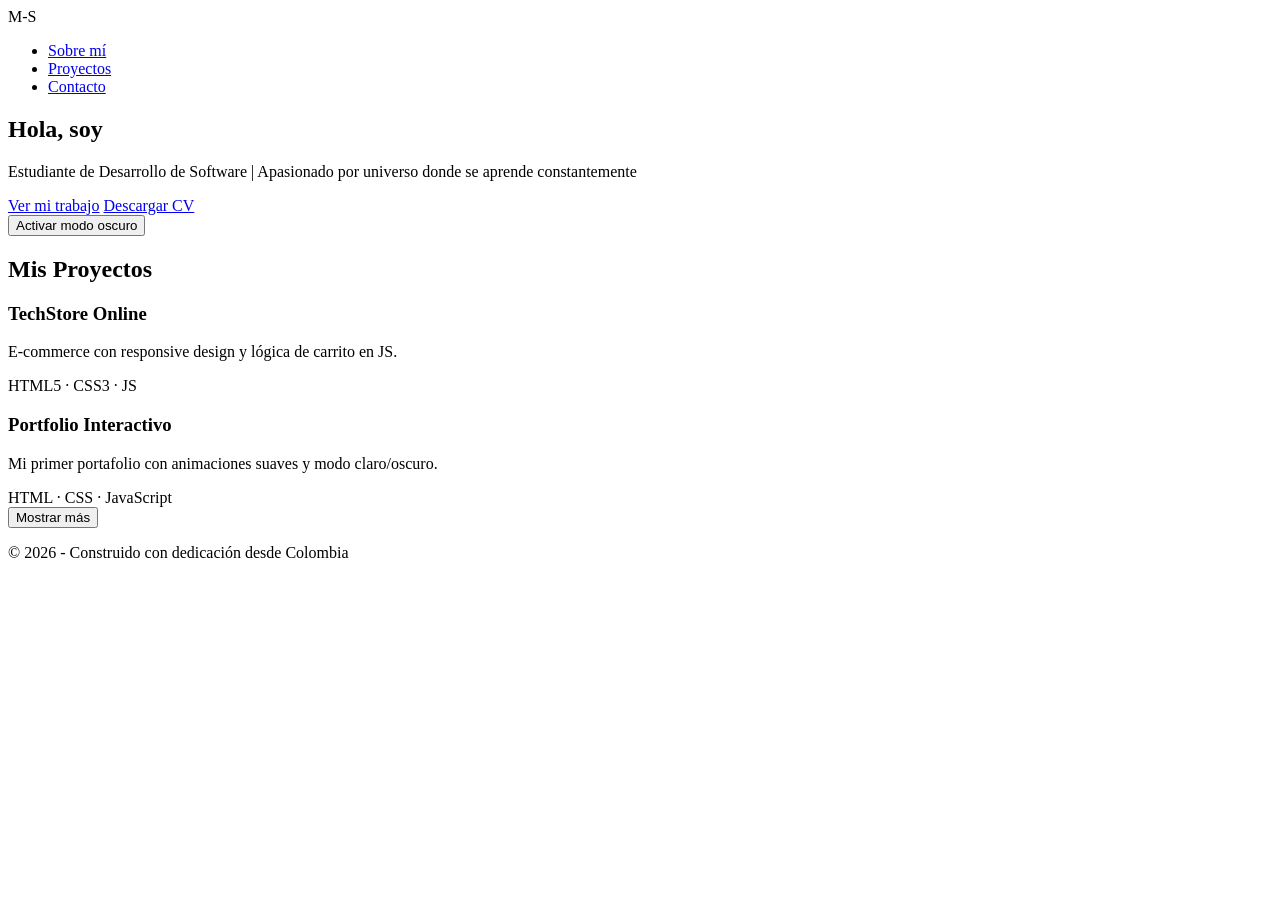
==== index.html @ eec556ac "feat: estructura HTML semántica del portafolio" ====
<!DOCTYPE html>
<html lang="es">
<head>
    <meta charset="UTF-8">
    <meta name="viewport" content="width=device-width, initial-scale=1.0">
    <title>Joseluis Gutierrez Machado| Desarrollador Software</title>
    <link rel="stylesheet" href="css/styles.css">
    <link href="https://fonts.googleapis.com/css2?family=Inter:wght@300;400;700&display=swap" rel="stylesheet">
</head>
<body>

    <header>
        <nav class="navbar">
            <div class="logo">M-S</div>
            <ul class="nav-links">
                <li><a href="#sobre-mi">Sobre mí</a></li>
                <li><a href="#proyectos">Proyectos</a></li>
                <li><a href="#contacto">Contacto</a></li>
            </ul>
        </nav>
    </header>

    <main>
        <section id="hero">
            <h1>Hola, soy <span class="highlight"><div Joseluis Gutierrez Machado=""></div></span></h1>
            <p>Estudiante de Desarrollo de Software | Apasionado por universo donde se aprende constantemente</p>
            <div class="cta-buttons">
                <a href="#proyectos" class="btn-primary">Ver mi trabajo</a>
                <a href="assets/cv.pdf" class="btn-secondary" download>Descargar CV</a>
            </div>
            <button id="toggle-theme" class="btn-tertiary" type="button">Activar modo oscuro</button>
        </section>

        <section id="proyectos">
            <h2>Mis Proyectos</h2>
            <div class="projects-grid">
                <article class="project-card">
                    <h3>TechStore Online</h3>
                    <p>E-commerce con responsive design y lógica de carrito en JS.</p>
                    <span class="tech-stack">HTML5 · CSS3 · JS</span>
                </article>
                <article class="project-card project-hidden hidden">
                    <h3>Portfolio Interactivo</h3>
                    <p>Mi primer portafolio con animaciones suaves y modo claro/oscuro.</p>
                    <span class="mi primer portafolio">HTML · CSS · JavaScript</span>
                </article>
            </div>
            <button id="more-projects" class="btn-secondary" type="button">Mostrar más</button>
        </section>
    </main>

    <footer>
        <p>&copy; 2026 - Construido con dedicación desde Colombia</p>
    </footer>

    <script src="js/main.js"></script>
</body>
</html>
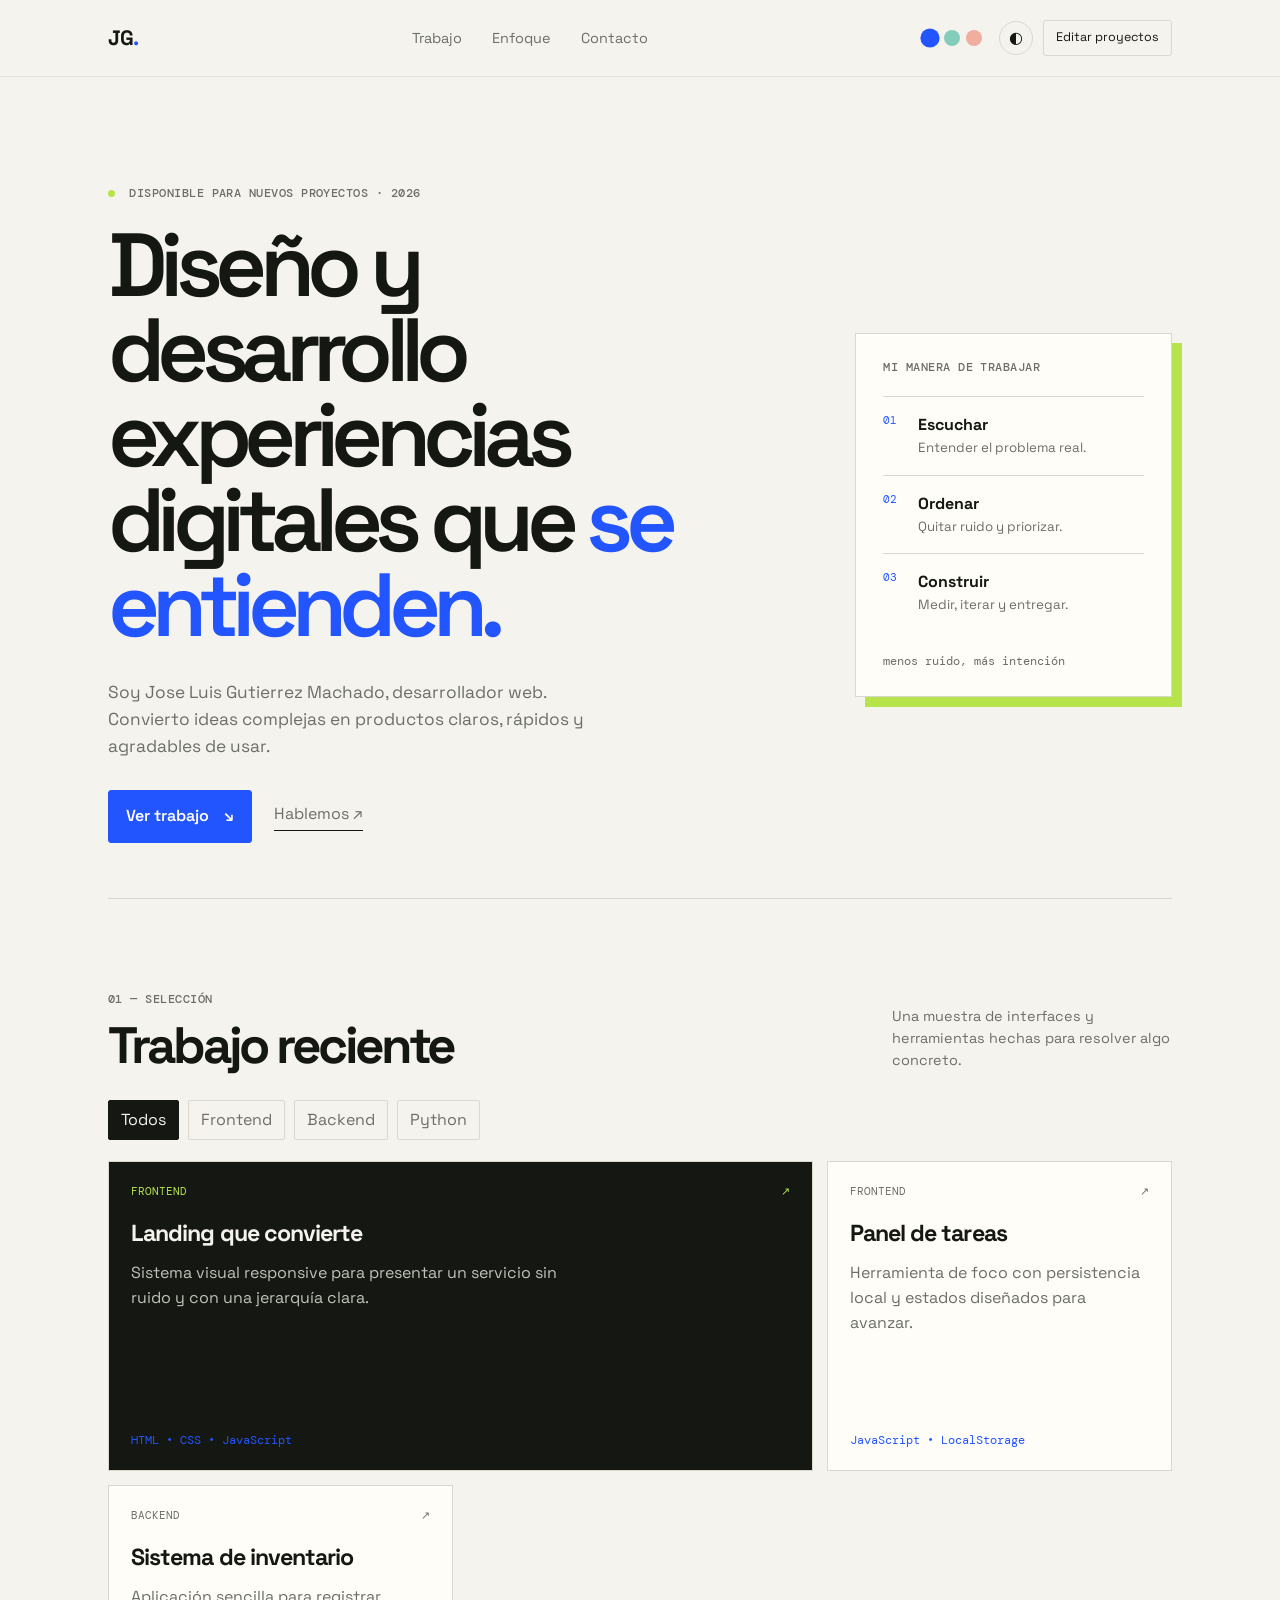
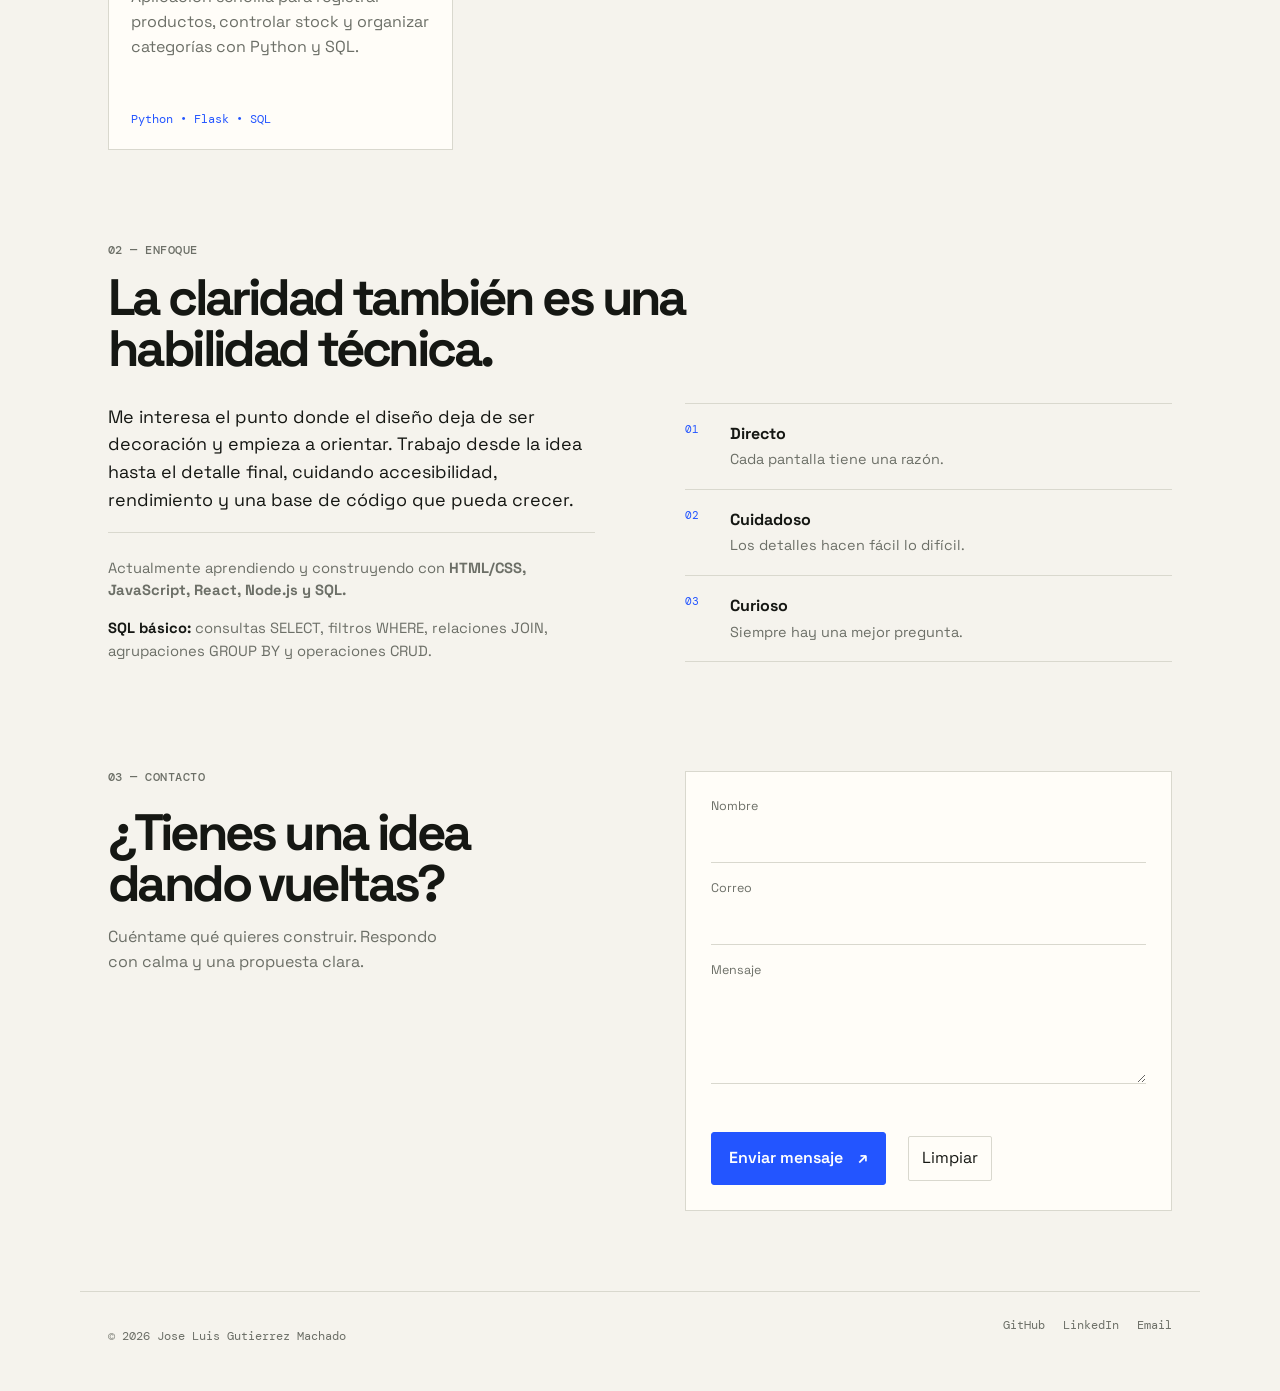
==== commit a6083aa5: "feat: añadir sistema de inventario con Flask y SQL" ====
--- a/index.html
+++ b/index.html
@@ -2,57 +2,44 @@
 <html lang="es">
 <head>
     <meta charset="UTF-8">
-    <meta name="viewport" content="width=device-width, initial-scale=1.0">
-    <title>Joseluis Gutierrez Machado| Desarrollador Software</title>
+    <meta name="viewport" content="width=device-width, initial-scale=1">
+    <title>Jose Luis Gutierrez Machado | Desarrollo web con intención</title>
+    <meta name="description" content="Portafolio de Jose Luis Gutierrez Machado, desarrollador web enfocado en productos digitales claros, rápidos y útiles.">
+    <link rel="preconnect" href="https://fonts.googleapis.com">
+    <link rel="preconnect" href="https://fonts.gstatic.com" crossorigin>
+    <link href="https://fonts.googleapis.com/css2?family=DM+Mono:wght@400;500&family=Space+Grotesk:wght@400;500;600;700&display=swap" rel="stylesheet">
     <link rel="stylesheet" href="css/styles.css">
-    <link href="https://fonts.googleapis.com/css2?family=Inter:wght@300;400;700&display=swap" rel="stylesheet">
 </head>
 <body>
-
     <header>
-        <nav class="navbar">
-            <div class="logo">M-S</div>
-            <ul class="nav-links">
-                <li><a href="#sobre-mi">Sobre mí</a></li>
-                <li><a href="#proyectos">Proyectos</a></li>
-                <li><a href="#contacto">Contacto</a></li>
-            </ul>
-        </nav>
+        <div class="navbar">
+            <a class="logo" href="#hero" aria-label="Ir al inicio">JG<span>.</span></a>
+            <nav aria-label="Navegación principal">
+                <ul class="nav-links"><li><a href="#proyectos">Trabajo</a></li><li><a href="#sobre-mi">Enfoque</a></li><li><a href="#contacto">Contacto</a></li></ul>
+            </nav>
+            <div class="nav-actions">
+                <div class="theme-picker" aria-label="Cambiar color de acento">
+                    <button class="swatch" data-palette="blue" title="Azul" aria-label="Usar azul" aria-pressed="true" style="--sw:#2355ff;"></button>
+                    <button class="swatch" data-palette="teal" title="Verde" aria-label="Usar verde" aria-pressed="false" style="--sw:#13a889;"></button>
+                    <button class="swatch" data-palette="coral" title="Coral" aria-label="Usar coral" aria-pressed="false" style="--sw:#ed674f;"></button>
+                </div>
+                <button id="toggle-theme" class="icon-button" aria-label="Activar modo oscuro" aria-pressed="false">◐</button>
+                <button id="toggle-admin" class="admin-trigger">Editar proyectos</button>
+            </div>
+        </div>
     </header>
-
     <main>
-        <section id="hero">
-            <h1>Hola, soy <span class="highlight"><div Joseluis Gutierrez Machado=""></div></span></h1>
-            <p>Estudiante de Desarrollo de Software | Apasionado por universo donde se aprende constantemente</p>
-            <div class="cta-buttons">
-                <a href="#proyectos" class="btn-primary">Ver mi trabajo</a>
-                <a href="assets/cv.pdf" class="btn-secondary" download>Descargar CV</a>
-            </div>
-            <button id="toggle-theme" class="btn-tertiary" type="button">Activar modo oscuro</button>
+        <section id="hero" class="hero-section">
+            <div class="hero-copy"><p class="eyebrow"><span class="status-dot"></span> Disponible para nuevos proyectos · 2026</p><h1>Diseño y desarrollo experiencias digitales que <em>se entienden.</em></h1><p class="hero-intro">Soy Jose Luis Gutierrez Machado, desarrollador web. Convierto ideas complejas en productos claros, rápidos y agradables de usar.</p><div class="cta-buttons"><a class="btn-primary" href="#proyectos">Ver trabajo <span>↘</span></a><a class="text-link" href="#contacto">Hablemos <span>↗</span></a></div></div>
+            <aside class="hero-note"><p class="note-label">Mi manera de trabajar</p><ol><li><span>01</span><strong>Escuchar</strong><small>Entender el problema real.</small></li><li><span>02</span><strong>Ordenar</strong><small>Quitar ruido y priorizar.</small></li><li><span>03</span><strong>Construir</strong><small>Medir, iterar y entregar.</small></li></ol><p class="note-signature">menos ruido, más intención</p></aside>
         </section>
-
-        <section id="proyectos">
-            <h2>Mis Proyectos</h2>
-            <div class="projects-grid">
-                <article class="project-card">
-                    <h3>TechStore Online</h3>
-                    <p>E-commerce con responsive design y lógica de carrito en JS.</p>
-                    <span class="tech-stack">HTML5 · CSS3 · JS</span>
-                </article>
-                <article class="project-card project-hidden hidden">
-                    <h3>Portfolio Interactivo</h3>
-                    <p>Mi primer portafolio con animaciones suaves y modo claro/oscuro.</p>
-                    <span class="mi primer portafolio">HTML · CSS · JavaScript</span>
-                </article>
-            </div>
-            <button id="more-projects" class="btn-secondary" type="button">Mostrar más</button>
+        <section id="proyectos"><div class="section-heading"><div><p class="eyebrow">01 — Selección</p><h2>Trabajo reciente</h2></div><p class="section-aside">Una muestra de interfaces y herramientas hechas para resolver algo concreto.</p></div><div class="project-filters" role="tablist" aria-label="Filtrar proyectos por categoría"><button class="filter-btn active" data-filter="all">Todos</button><button class="filter-btn" data-filter="frontend">Frontend</button><button class="filter-btn" data-filter="backend">Backend</button><button class="filter-btn" data-filter="python">Python</button></div><div class="projects-grid" id="projects-grid" aria-live="polite"></div>
+            <aside id="admin-panel" class="contact-card hidden" aria-hidden="true"><h3>Gestor de proyectos <small>demo local</small></h3><form id="admin-form"><input type="hidden" id="project-id"><label>Título<input id="project-title" required maxlength="80"></label><label>Descripción<textarea id="project-desc" rows="3" required maxlength="300"></textarea></label><label>Categorías<input id="project-cats" placeholder="frontend, javascript"></label><label>Tecnologías<input id="project-tech" placeholder="HTML, CSS, JS"></label><div class="form-actions"><button type="submit" class="btn-primary">Guardar</button><button type="button" id="admin-cancel" class="btn-ghost">Cancelar</button></div></form></aside>
         </section>
+        <section id="sobre-mi"><div class="section-heading"><div><p class="eyebrow">02 — Enfoque</p><h2>La claridad también es una habilidad técnica.</h2></div></div><div class="about-grid"><div class="about-copy"><p>Me interesa el punto donde el diseño deja de ser decoración y empieza a orientar. Trabajo desde la idea hasta el detalle final, cuidando accesibilidad, rendimiento y una base de código que pueda crecer.</p><p class="availability">Actualmente aprendiendo y construyendo con <strong>HTML/CSS, JavaScript, React, Node.js y SQL.</strong></p><p class="sql-note"><strong>SQL básico:</strong> consultas SELECT, filtros WHERE, relaciones JOIN, agrupaciones GROUP BY y operaciones CRUD.</p></div><aside class="principles"><div><span>01</span><strong>Directo</strong><p>Cada pantalla tiene una razón.</p></div><div><span>02</span><strong>Cuidadoso</strong><p>Los detalles hacen fácil lo difícil.</p></div><div><span>03</span><strong>Curioso</strong><p>Siempre hay una mejor pregunta.</p></div></aside></div></section>
+        <section id="contacto"><div class="contact-intro"><p class="eyebrow">03 — Contacto</p><h2>¿Tienes una idea dando vueltas?</h2><p>Cuéntame qué quieres construir. Respondo con calma y una propuesta clara.</p></div><div class="contact-card"><form id="contact-form" novalidate><label>Nombre<input type="text" id="contact-name" name="name" required minlength="2"></label><label>Correo<input type="email" id="contact-email" name="email" required></label><label>Mensaje<textarea id="contact-message" name="message" rows="4" required minlength="10"></textarea></label><div id="contact-errors" aria-live="assertive"></div><div class="form-actions"><button type="submit" class="btn-primary">Enviar mensaje <span>↗</span></button><button type="reset" class="btn-ghost">Limpiar</button></div></form></div></section>
     </main>
-
-    <footer>
-        <p>&copy; 2026 - Construido con dedicación desde Colombia</p>
-    </footer>
-
+    <footer><p>© 2026 Jose Luis Gutierrez Machado</p><div><a href="https://github.com/joseluisgutierrezestudiante/POO-actividad-perro.git" target="_blank" rel="noopener">GitHub</a><a href="https://www.linkedin.com/in/jose-luis-guti%C3%A9rrez-machado-391619217/" target="_blank" rel="noopener">LinkedIn</a><a href="mailto:joseluismachado09@gmail.com">Email</a></div></footer>
     <script src="js/main.js"></script>
 </body>
-</html>+</html>
--- a/css/styles.css
+++ b/css/styles.css
@@ -0,0 +1,63 @@
+:root {
+    color-scheme: light;
+    --bg: #f5f3ed;
+    --surface: #fffdf8;
+    --ink: #151713;
+    --muted: #6c6f67;
+    --line: #d9d8ce;
+    --primary: #2355ff;
+    --primary-soft: #e4e9ff;
+    --accent: #b7e34b;
+    --max-width: 1120px;
+    --ease: 220ms ease;
+}
+
+* { box-sizing: border-box; }
+html { scroll-behavior: smooth; }
+body { margin: 0; background: var(--bg); color: var(--ink); font: 16px/1.55 'Space Grotesk', sans-serif; }
+body.dark-theme { --bg: #151713; --surface: #20231e; --ink: #f5f3ed; --muted: #a6aa9e; --line: #3a3e34; --primary-soft: #263466; color-scheme: dark; }
+a { color: inherit; text-decoration: none; }
+button, input, textarea { font: inherit; }
+button, a { -webkit-tap-highlight-color: transparent; }
+header { position: sticky; top: 0; z-index: 10; background: color-mix(in srgb, var(--bg) 88%, transparent); backdrop-filter: blur(14px); border-bottom: 1px solid color-mix(in srgb, var(--line) 65%, transparent); }
+.navbar { max-width: var(--max-width); min-height: 76px; padding: 0 28px; margin: auto; display: flex; align-items: center; justify-content: space-between; gap: 28px; }
+.logo { font-size: 1.3rem; font-weight: 700; letter-spacing: -.06em; }
+.logo span, em { color: var(--primary); font-style: normal; }
+.nav-links { display: flex; gap: 30px; list-style: none; margin: 0; padding: 0; font-size: .9rem; }
+.nav-links a, .text-link { color: var(--muted); transition: color var(--ease); }
+.nav-links a:hover, .text-link:hover { color: var(--ink); }
+.nav-actions { display: flex; align-items: center; gap: 10px; }
+.theme-picker { display: flex; gap: 6px; margin-right: 7px; }
+.swatch { width: 16px; height: 16px; border: 0; border-radius: 50%; padding: 0; background: var(--sw); cursor: pointer; opacity: .5; transition: opacity var(--ease), transform var(--ease); }
+.swatch[aria-pressed="true"], .swatch:hover { opacity: 1; transform: scale(1.2); }
+.icon-button, .admin-trigger, .btn-ghost { border: 1px solid var(--line); background: transparent; color: var(--ink); cursor: pointer; }
+.icon-button { width: 34px; height: 34px; border-radius: 50%; }
+.admin-trigger { padding: 7px 12px; border-radius: 3px; font-size: .78rem; }
+main { max-width: var(--max-width); margin: auto; padding: 34px 28px 80px; }
+section { padding: 94px 0 0; opacity: 0; transform: translateY(16px); transition: opacity 500ms ease, transform 500ms ease; }
+section.visible { opacity: 1; transform: none; }
+.hero-section { min-height: 610px; padding: 76px 0 55px; display: grid; grid-template-columns: minmax(0, 1.35fr) minmax(280px, .65fr); align-items: center; gap: 90px; border-bottom: 1px solid var(--line); }
+.eyebrow, .note-label { margin: 0 0 22px; color: var(--muted); font: 500 .72rem/1.2 'DM Mono', monospace; letter-spacing: .04em; text-transform: uppercase; }
+.status-dot { display: inline-block; width: 7px; height: 7px; margin-right: 7px; background: var(--accent); border-radius: 50%; }
+h1 { max-width: 760px; margin: 0; font-size: clamp(3.2rem, 7vw, 6.8rem); line-height: .95; letter-spacing: -.085em; font-weight: 600; }
+.hero-intro { max-width: 510px; margin: 31px 0 30px; color: var(--muted); font-size: 1.08rem; }
+.cta-buttons, .form-actions { display: flex; align-items: center; gap: 22px; }
+.btn-primary { display: inline-flex; align-items: center; gap: 15px; padding: 13px 17px; border: 1px solid var(--primary); border-radius: 3px; background: var(--primary); color: #fff; cursor: pointer; font-weight: 600; transition: transform var(--ease), box-shadow var(--ease); }
+.btn-primary:hover { transform: translateY(-3px); box-shadow: 6px 6px 0 var(--accent); }
+.text-link { border-bottom: 1px solid var(--ink); padding-bottom: 3px; }
+.hero-note { padding: 27px; border: 1px solid var(--line); background: var(--surface); box-shadow: 10px 10px 0 var(--accent); }
+.hero-note ol { list-style: none; padding: 0; margin: 0; }
+.hero-note li { display: grid; grid-template-columns: 35px 1fr; padding: 16px 0; border-top: 1px solid var(--line); }
+.hero-note li span, .principles span { color: var(--primary); font: .7rem 'DM Mono', monospace; }
+.hero-note strong, .hero-note small { grid-column: 2; }.hero-note small { color: var(--muted); }.note-signature { margin: 22px 0 0; color: var(--muted); font: .72rem 'DM Mono', monospace; }
+.section-heading { display: flex; align-items: end; justify-content: space-between; gap: 28px; margin-bottom: 28px; }.section-heading h2, .contact-intro h2 { max-width: 650px; margin: 0; font-size: clamp(2.1rem, 4vw, 3.5rem); line-height: 1; letter-spacing: -.07em; }.section-heading .eyebrow { margin-bottom: 14px; }.section-aside { max-width: 280px; margin: 0; color: var(--muted); font-size: .9rem; }
+.project-filters { display: flex; gap: 9px; flex-wrap: wrap; margin-bottom: 21px; }.filter-btn { padding: 7px 12px; border: 1px solid var(--line); border-radius: 2px; background: transparent; color: var(--muted); cursor: pointer; }.filter-btn.active, .filter-btn:hover { background: var(--ink); border-color: var(--ink); color: var(--bg); }
+.projects-grid { display: grid; grid-template-columns: repeat(3, 1fr); gap: 14px; }.project-card { min-height: 265px; padding: 22px; display: flex; flex-direction: column; border: 1px solid var(--line); background: var(--surface); transition: transform var(--ease), border-color var(--ease); }.project-card:hover { transform: translateY(-5px); border-color: var(--primary); }.project-card:first-child { grid-column: span 2; min-height: 310px; background: var(--ink); color: var(--bg); }.project-card h3 { margin: 18px 0 9px; font-size: 1.45rem; letter-spacing: -.04em; }.project-card p { margin: 0; max-width: 460px; color: var(--muted); }.project-card:first-child p { color: #bfc3b8; }.project-meta { display: flex; justify-content: space-between; gap: 8px; color: var(--muted); font: .7rem 'DM Mono', monospace; }.project-card:first-child .project-meta { color: var(--accent); }.tech-stack { margin-top: auto; padding-top: 22px; color: var(--primary); font: .72rem 'DM Mono', monospace; }.card-actions { display: flex; gap: 8px; margin-top: 13px; }.card-actions button { padding: 5px 8px; border: 1px solid currentColor; border-radius: 2px; background: transparent; color: inherit; cursor: pointer; font-size: .72rem; }
+.about-grid { display: grid; grid-template-columns: 1fr 1fr; gap: 90px; align-items: start; }.about-copy { max-width: 560px; font-size: 1.12rem; }.about-copy p { margin-top: 0; }.availability { padding-top: 24px; border-top: 1px solid var(--line); color: var(--muted); font-size: .92rem; }.principles { border-top: 1px solid var(--line); }.principles div { display: grid; grid-template-columns: 45px 1fr; padding: 18px 0; border-bottom: 1px solid var(--line); }.principles p { grid-column: 2; margin: 2px 0 0; color: var(--muted); font-size: .9rem; }
+#contacto { display: grid; grid-template-columns: 1fr 1fr; gap: 90px; }.contact-intro p:last-child { max-width: 330px; color: var(--muted); }.contact-card { padding: 25px; border: 1px solid var(--line); background: var(--surface); }.contact-card form { display: grid; gap: 16px; }.contact-card h3 { margin-top: 0; }.contact-card h3 small { color: var(--muted); font: .7rem 'DM Mono', monospace; }.contact-card label { display: grid; gap: 6px; color: var(--muted); font-size: .78rem; }.contact-card input, .contact-card textarea { width: 100%; padding: 10px 0; border: 0; border-bottom: 1px solid var(--line); outline: 0; background: transparent; color: var(--ink); resize: vertical; }.contact-card input:focus, .contact-card textarea:focus { border-color: var(--primary); }.contact-card #contact-errors { min-height: 1.2em; color: var(--primary); font-size: .82rem; }.btn-ghost { padding: 9px 13px; border-radius: 2px; }.hidden { display: none !important; }
+footer { max-width: var(--max-width); margin: auto; padding: 26px 28px 35px; display: flex; justify-content: space-between; border-top: 1px solid var(--line); color: var(--muted); font: .72rem 'DM Mono', monospace; }footer div { display: flex; gap: 18px; }footer a:hover { color: var(--ink); }
+button:focus-visible, a:focus-visible, input:focus-visible, textarea:focus-visible { outline: 2px solid var(--primary); outline-offset: 4px; }
+@media (max-width: 780px) { .navbar { padding: 0 18px; }.nav-links { display: none; }.admin-trigger { padding: 6px 8px; font-size: .68rem; }main { padding: 20px 18px 55px; }.hero-section { min-height: auto; padding: 65px 0 45px; grid-template-columns: 1fr; gap: 48px; }h1 { font-size: clamp(3rem, 15vw, 5.1rem); }.hero-note { max-width: 450px; }.section-heading, #contacto, .about-grid { grid-template-columns: 1fr; display: grid; gap: 28px; }.section-aside { max-width: 460px; }.projects-grid { grid-template-columns: 1fr 1fr; }.project-card:first-child { grid-column: span 2; }.about-grid { gap: 35px; }footer { padding: 22px 18px 30px; } }
+@media (max-width: 480px) { .theme-picker { display: none; }.projects-grid { grid-template-columns: 1fr; }.project-card:first-child { grid-column: auto; }.cta-buttons { align-items: flex-start; }.contact-card { padding: 20px; } }
+.sql-note { color: var(--muted); font-size: .92rem; }
+.sql-note strong { color: var(--ink); }
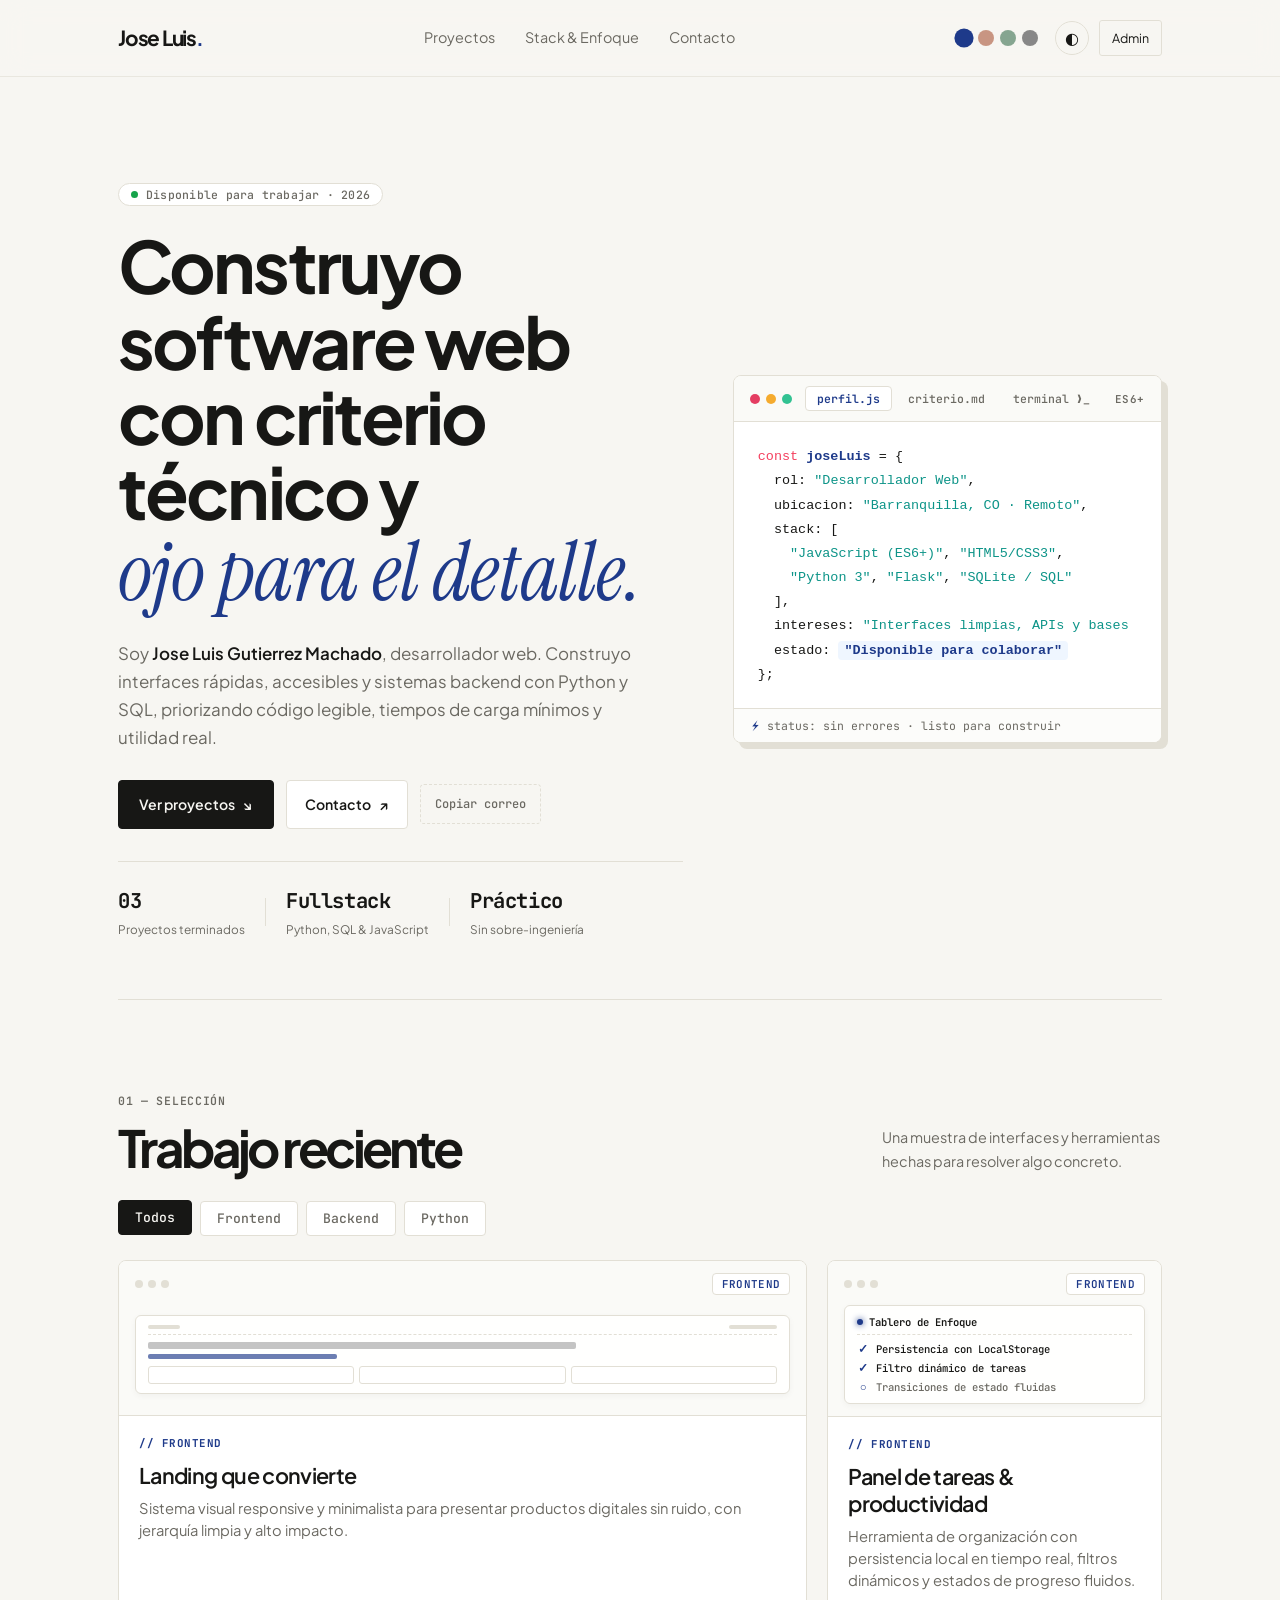
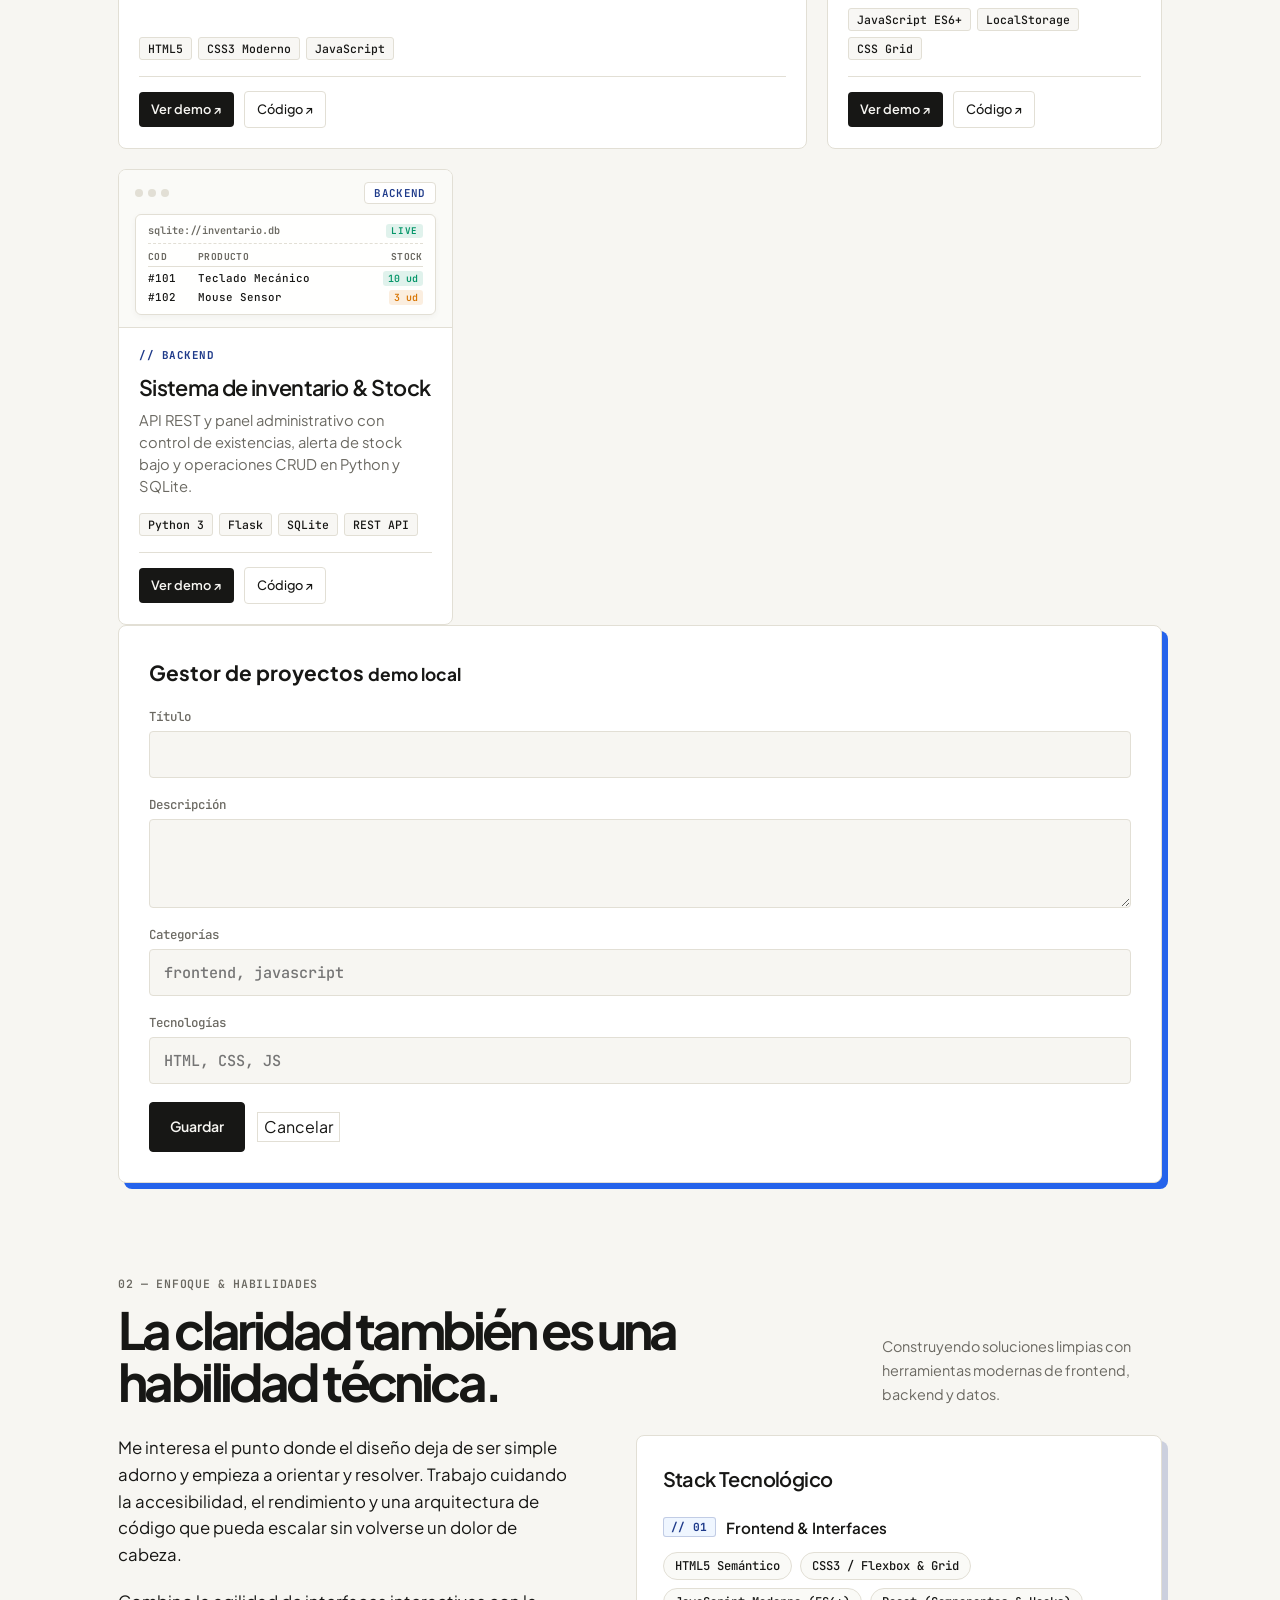
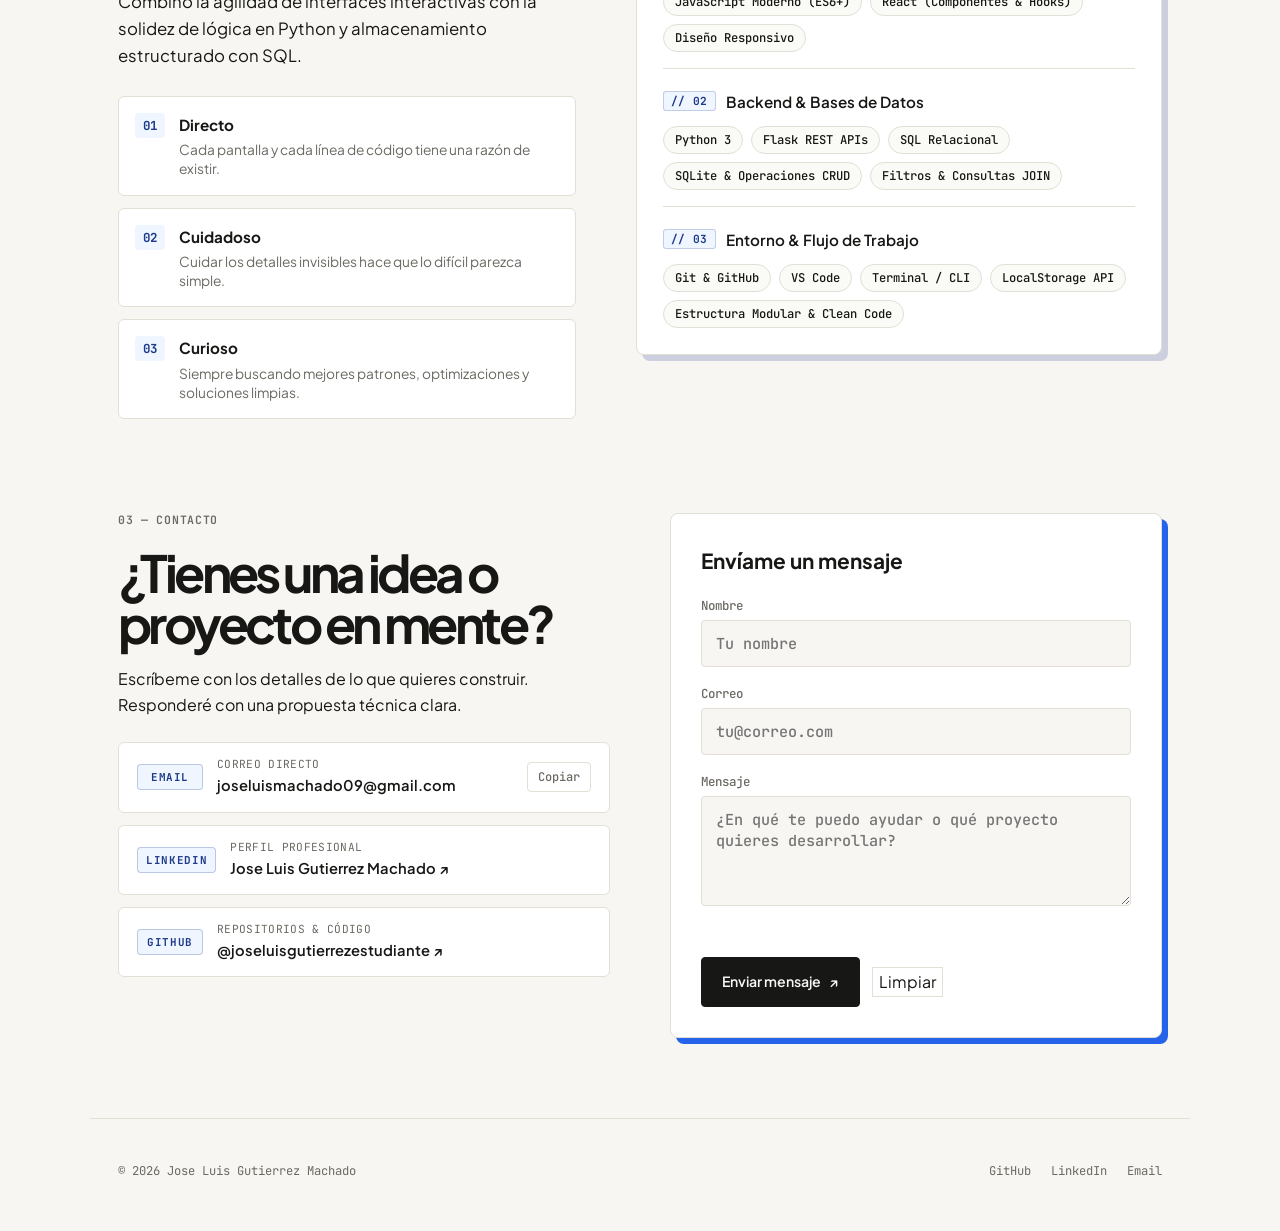
==== commit 85fa807c: "first commit" ====
--- a/index.html
+++ b/index.html
@@ -7,39 +7,305 @@
     <meta name="description" content="Portafolio de Jose Luis Gutierrez Machado, desarrollador web enfocado en productos digitales claros, rápidos y útiles.">
     <link rel="preconnect" href="https://fonts.googleapis.com">
     <link rel="preconnect" href="https://fonts.gstatic.com" crossorigin>
-    <link href="https://fonts.googleapis.com/css2?family=DM+Mono:wght@400;500&family=Space+Grotesk:wght@400;500;600;700&display=swap" rel="stylesheet">
+    <link href="https://fonts.googleapis.com/css2?family=Instrument+Serif:ital@0;1&family=JetBrains+Mono:wght@400;500;600&family=Plus+Jakarta+Sans:wght@400;500;600;700;800&display=swap" rel="stylesheet">
     <link rel="stylesheet" href="css/styles.css">
 </head>
 <body>
     <header>
         <div class="navbar">
-            <a class="logo" href="#hero" aria-label="Ir al inicio">JG<span>.</span></a>
-            <nav aria-label="Navegación principal">
-                <ul class="nav-links"><li><a href="#proyectos">Trabajo</a></li><li><a href="#sobre-mi">Enfoque</a></li><li><a href="#contacto">Contacto</a></li></ul>
+            <a class="logo" href="#hero" aria-label="Ir al inicio">Jose Luis<span>.</span></a>
+            <nav id="main-nav" aria-label="Navegación principal">
+                <ul class="nav-links">
+                    <li><a href="#proyectos">Proyectos</a></li>
+                    <li><a href="#sobre-mi">Stack & Enfoque</a></li>
+                    <li><a href="#contacto">Contacto</a></li>
+                </ul>
             </nav>
             <div class="nav-actions">
-                <div class="theme-picker" aria-label="Cambiar color de acento">
-                    <button class="swatch" data-palette="blue" title="Azul" aria-label="Usar azul" aria-pressed="true" style="--sw:#2355ff;"></button>
-                    <button class="swatch" data-palette="teal" title="Verde" aria-label="Usar verde" aria-pressed="false" style="--sw:#13a889;"></button>
-                    <button class="swatch" data-palette="coral" title="Coral" aria-label="Usar coral" aria-pressed="false" style="--sw:#ed674f;"></button>
+                <div class="theme-picker" aria-label="Paleta de diseño">
+                    <button class="swatch" data-palette="cobalt" title="Cobalto Clásico" aria-label="Usar tono Cobalto" aria-pressed="true" style="--sw:#1e3a8a;"></button>
+                    <button class="swatch" data-palette="terracotta" title="Terracota Tostado" aria-label="Usar tono Terracota" aria-pressed="false" style="--sw:#9a3412;"></button>
+                    <button class="swatch" data-palette="olive" title="Verde Olivo" aria-label="Usar tono Olivo" aria-pressed="false" style="--sw:#14532d;"></button>
+                    <button class="swatch" data-palette="graphite" title="Grafito Suizo" aria-label="Usar tono Grafito" aria-pressed="false" style="--sw:#18181b;"></button>
                 </div>
                 <button id="toggle-theme" class="icon-button" aria-label="Activar modo oscuro" aria-pressed="false">◐</button>
-                <button id="toggle-admin" class="admin-trigger">Editar proyectos</button>
+                <button id="toggle-admin" class="admin-trigger" title="Modo edición local">Admin</button>
+                <button id="mobile-toggle" class="mobile-toggle" aria-label="Abrir menú" aria-expanded="false">
+                    <span class="hamburger-bar"></span>
+                    <span class="hamburger-bar"></span>
+                </button>
             </div>
         </div>
     </header>
     <main>
         <section id="hero" class="hero-section">
-            <div class="hero-copy"><p class="eyebrow"><span class="status-dot"></span> Disponible para nuevos proyectos · 2026</p><h1>Diseño y desarrollo experiencias digitales que <em>se entienden.</em></h1><p class="hero-intro">Soy Jose Luis Gutierrez Machado, desarrollador web. Convierto ideas complejas en productos claros, rápidos y agradables de usar.</p><div class="cta-buttons"><a class="btn-primary" href="#proyectos">Ver trabajo <span>↘</span></a><a class="text-link" href="#contacto">Hablemos <span>↗</span></a></div></div>
-            <aside class="hero-note"><p class="note-label">Mi manera de trabajar</p><ol><li><span>01</span><strong>Escuchar</strong><small>Entender el problema real.</small></li><li><span>02</span><strong>Ordenar</strong><small>Quitar ruido y priorizar.</small></li><li><span>03</span><strong>Construir</strong><small>Medir, iterar y entregar.</small></li></ol><p class="note-signature">menos ruido, más intención</p></aside>
+            <div class="hero-copy">
+                <div class="status-badge">
+                    <span class="status-dot"></span>
+                    <span class="status-text">Disponible para trabajar · 2026</span>
+                </div>
+                <h1>Construyo software web con <strong>criterio técnico</strong> y <em>ojo para el detalle.</em></h1>
+                <p class="hero-intro">
+                    Soy <strong>Jose Luis Gutierrez Machado</strong>, desarrollador web. Construyo interfaces rápidas, accesibles y sistemas backend con Python y SQL, priorizando código legible, tiempos de carga mínimos y utilidad real.
+                </p>
+                <div class="cta-buttons">
+                    <a class="btn-primary" href="#proyectos">Ver proyectos <span>↘</span></a>
+                    <a class="btn-secondary" href="#contacto">Contacto <span>↗</span></a>
+                    <button id="copy-email-hero" class="btn-copy-email" type="button" aria-label="Copiar correo electrónico" data-email="joseluismachado09@gmail.com">
+                        <span class="copy-text">Copiar correo</span>
+                    </button>
+                </div>
+                <div class="hero-stats">
+                    <div class="stat-item">
+                        <span class="stat-number">03</span>
+                        <span class="stat-label">Proyectos terminados</span>
+                    </div>
+                    <div class="stat-divider"></div>
+                    <div class="stat-item">
+                        <span class="stat-number">Fullstack</span>
+                        <span class="stat-label">Python, SQL & JavaScript</span>
+                    </div>
+                    <div class="stat-divider"></div>
+                    <div class="stat-item">
+                        <span class="stat-number">Práctico</span>
+                        <span class="stat-label">Sin sobre-ingeniería</span>
+                    </div>
+                </div>
+            </div>
+
+            <!-- Terminal / Window Showcase -->
+            <div class="hero-window">
+                <div class="window-header">
+                    <div class="window-dots">
+                        <span class="dot red"></span>
+                        <span class="dot yellow"></span>
+                        <span class="dot green"></span>
+                    </div>
+                    <div class="window-tabs" role="tablist">
+                        <button class="window-tab active" data-tab="profile" role="tab" aria-selected="true">perfil.js</button>
+                        <button class="window-tab" data-tab="method" role="tab" aria-selected="false">criterio.md</button>
+                        <button class="window-tab" data-tab="terminal" role="tab" aria-selected="false">terminal ❯_</button>
+                    </div>
+                    <span class="window-lang" id="window-lang">ES6+</span>
+                </div>
+                <div class="window-body">
+                    <div id="tab-profile" class="tab-pane active" role="tabpanel">
+                        <pre class="code-block"><code><span class="tok-kw">const</span> <span class="tok-def">joseLuis</span> = {
+  <span class="tok-prop">rol</span>: <span class="tok-str">"Desarrollador Web"</span>,
+  <span class="tok-prop">ubicacion</span>: <span class="tok-str">"Barranquilla, CO · Remoto"</span>,
+  <span class="tok-prop">stack</span>: [
+    <span class="tok-str">"JavaScript (ES6+)"</span>, <span class="tok-str">"HTML5/CSS3"</span>,
+    <span class="tok-str">"Python 3"</span>, <span class="tok-str">"Flask"</span>, <span class="tok-str">"SQLite / SQL"</span>
+  ],
+  <span class="tok-prop">intereses</span>: <span class="tok-str">"Interfaces limpias, APIs y bases de datos"</span>,
+  <span class="tok-prop">estado</span>: <span class="tok-badge">"Disponible para colaborar"</span>
+};</code></pre>
+                    </div>
+                    <div id="tab-method" class="tab-pane" role="tabpanel">
+                        <div class="method-list">
+                            <div class="method-item">
+                                <span class="method-step">// 01</span>
+                                <div class="method-content">
+                                    <strong>Claridad antes de codificar</strong>
+                                    <small>Entender el problema real y el flujo del usuario antes de añadir complejidad innecesaria.</small>
+                                </div>
+                            </div>
+                            <div class="method-item">
+                                <span class="method-step">// 02</span>
+                                <div class="method-content">
+                                    <strong>Estructura y escalabilidad</strong>
+                                    <small>Modelos relacionales sólidos en SQL, endpoints coherentes y componentes reutilizables.</small>
+                                </div>
+                            </div>
+                            <div class="method-item">
+                                <span class="method-step">// 03</span>
+                                <div class="method-content">
+                                    <strong>Cuidado en la ejecución</strong>
+                                    <small>Tiempos de carga rápidos, contraste accesible y una base de código agradable de mantener.</small>
+                                </div>
+                            </div>
+                        </div>
+                    </div>
+                    <div id="tab-terminal" class="tab-pane" role="tabpanel">
+                        <div class="terminal-container">
+                            <div class="terminal-banner">
+                                <span class="term-title">JoseLuis-Terminal v1.2</span>
+                                <span class="term-sub">bash/zsh · consola interactiva</span>
+                            </div>
+                            <p class="term-hint">Escribe un comando o haz clic en los accesos rápidos:</p>
+                            <div class="terminal-quick-chips">
+                                <button type="button" class="term-chip" data-cmd="help">help</button>
+                                <button type="button" class="term-chip" data-cmd="skills">skills</button>
+                                <button type="button" class="term-chip" data-cmd="proyectos">proyectos</button>
+                                <button type="button" class="term-chip" data-cmd="python app.py">python app.py</button>
+                                <button type="button" class="term-chip" data-cmd="clear">clear</button>
+                            </div>
+                            <div id="terminal-history" class="terminal-history" aria-live="polite">
+                                <div class="terminal-entry">
+                                    <div class="term-line-output">Bienvenido a la terminal de Jose Luis. Escribe <span class="term-highlight">help</span> para explorar o pulsa los botones de arriba.</div>
+                                </div>
+                            </div>
+                            <form id="terminal-form" class="terminal-prompt-line" autocomplete="off">
+                                <span class="term-user">visitor@joseluis</span><span class="term-sep">:</span><span class="term-path">~</span><span class="term-dollar">$</span>
+                                <input type="text" id="terminal-input" class="term-input" placeholder="escribe 'help'..." spellcheck="false" autocomplete="off">
+                                <button type="submit" class="term-send-btn" aria-label="Ejecutar">↵</button>
+                            </form>
+                        </div>
+                    </div>
+                </div>
+                <div class="window-footer">
+                    <span class="terminal-prompt">⚡</span>
+                    <span class="terminal-text">status: sin errores · listo para construir</span>
+                </div>
+            </div>
         </section>
         <section id="proyectos"><div class="section-heading"><div><p class="eyebrow">01 — Selección</p><h2>Trabajo reciente</h2></div><p class="section-aside">Una muestra de interfaces y herramientas hechas para resolver algo concreto.</p></div><div class="project-filters" role="tablist" aria-label="Filtrar proyectos por categoría"><button class="filter-btn active" data-filter="all">Todos</button><button class="filter-btn" data-filter="frontend">Frontend</button><button class="filter-btn" data-filter="backend">Backend</button><button class="filter-btn" data-filter="python">Python</button></div><div class="projects-grid" id="projects-grid" aria-live="polite"></div>
             <aside id="admin-panel" class="contact-card hidden" aria-hidden="true"><h3>Gestor de proyectos <small>demo local</small></h3><form id="admin-form"><input type="hidden" id="project-id"><label>Título<input id="project-title" required maxlength="80"></label><label>Descripción<textarea id="project-desc" rows="3" required maxlength="300"></textarea></label><label>Categorías<input id="project-cats" placeholder="frontend, javascript"></label><label>Tecnologías<input id="project-tech" placeholder="HTML, CSS, JS"></label><div class="form-actions"><button type="submit" class="btn-primary">Guardar</button><button type="button" id="admin-cancel" class="btn-ghost">Cancelar</button></div></form></aside>
         </section>
-        <section id="sobre-mi"><div class="section-heading"><div><p class="eyebrow">02 — Enfoque</p><h2>La claridad también es una habilidad técnica.</h2></div></div><div class="about-grid"><div class="about-copy"><p>Me interesa el punto donde el diseño deja de ser decoración y empieza a orientar. Trabajo desde la idea hasta el detalle final, cuidando accesibilidad, rendimiento y una base de código que pueda crecer.</p><p class="availability">Actualmente aprendiendo y construyendo con <strong>HTML/CSS, JavaScript, React, Node.js y SQL.</strong></p><p class="sql-note"><strong>SQL básico:</strong> consultas SELECT, filtros WHERE, relaciones JOIN, agrupaciones GROUP BY y operaciones CRUD.</p></div><aside class="principles"><div><span>01</span><strong>Directo</strong><p>Cada pantalla tiene una razón.</p></div><div><span>02</span><strong>Cuidadoso</strong><p>Los detalles hacen fácil lo difícil.</p></div><div><span>03</span><strong>Curioso</strong><p>Siempre hay una mejor pregunta.</p></div></aside></div></section>
-        <section id="contacto"><div class="contact-intro"><p class="eyebrow">03 — Contacto</p><h2>¿Tienes una idea dando vueltas?</h2><p>Cuéntame qué quieres construir. Respondo con calma y una propuesta clara.</p></div><div class="contact-card"><form id="contact-form" novalidate><label>Nombre<input type="text" id="contact-name" name="name" required minlength="2"></label><label>Correo<input type="email" id="contact-email" name="email" required></label><label>Mensaje<textarea id="contact-message" name="message" rows="4" required minlength="10"></textarea></label><div id="contact-errors" aria-live="assertive"></div><div class="form-actions"><button type="submit" class="btn-primary">Enviar mensaje <span>↗</span></button><button type="reset" class="btn-ghost">Limpiar</button></div></form></div></section>
+        <section id="sobre-mi">
+            <div class="section-heading">
+                <div>
+                    <p class="eyebrow">02 — Enfoque & Habilidades</p>
+                    <h2>La claridad también es una habilidad técnica.</h2>
+                </div>
+                <p class="section-aside">Construyendo soluciones limpias con herramientas modernas de frontend, backend y datos.</p>
+            </div>
+            <div class="about-grid">
+                <div class="about-copy">
+                    <p>Me interesa el punto donde el diseño deja de ser simple adorno y empieza a orientar y resolver. Trabajo cuidando la accesibilidad, el rendimiento y una arquitectura de código que pueda escalar sin volverse un dolor de cabeza.</p>
+                    <p>Combino la agilidad de interfaces interactivas con la solidez de lógica en Python y almacenamiento estructurado con SQL.</p>
+                    
+                    <aside class="principles-grid">
+                        <div class="principle-card">
+                            <span class="p-num">01</span>
+                            <div>
+                                <strong>Directo</strong>
+                                <p>Cada pantalla y cada línea de código tiene una razón de existir.</p>
+                            </div>
+                        </div>
+                        <div class="principle-card">
+                            <span class="p-num">02</span>
+                            <div>
+                                <strong>Cuidadoso</strong>
+                                <p>Cuidar los detalles invisibles hace que lo difícil parezca simple.</p>
+                            </div>
+                        </div>
+                        <div class="principle-card">
+                            <span class="p-num">03</span>
+                            <div>
+                                <strong>Curioso</strong>
+                                <p>Siempre buscando mejores patrones, optimizaciones y soluciones limpias.</p>
+                            </div>
+                        </div>
+                    </aside>
+                </div>
+
+                <!-- Skills Showcase Grid -->
+                <div class="skills-showcase">
+                    <h3 class="skills-title">Stack Tecnológico</h3>
+                    <div class="skills-grid">
+                        <div class="skill-category">
+                            <div class="skill-category-header">
+                                <span class="cat-tag">// 01</span>
+                                <h4>Frontend & Interfaces</h4>
+                            </div>
+                            <div class="skill-chips">
+                                <span class="chip">HTML5 Semántico</span>
+                                <span class="chip">CSS3 / Flexbox & Grid</span>
+                                <span class="chip">JavaScript Moderno (ES6+)</span>
+                                <span class="chip">React (Componentes & Hooks)</span>
+                                <span class="chip">Diseño Responsivo</span>
+                            </div>
+                        </div>
+
+                        <div class="skill-category">
+                            <div class="skill-category-header">
+                                <span class="cat-tag">// 02</span>
+                                <h4>Backend & Bases de Datos</h4>
+                            </div>
+                            <div class="skill-chips">
+                                <span class="chip">Python 3</span>
+                                <span class="chip">Flask REST APIs</span>
+                                <span class="chip">SQL Relacional</span>
+                                <span class="chip">SQLite & Operaciones CRUD</span>
+                                <span class="chip">Filtros & Consultas JOIN</span>
+                            </div>
+                        </div>
+
+                        <div class="skill-category">
+                            <div class="skill-category-header">
+                                <span class="cat-tag">// 03</span>
+                                <h4>Entorno & Flujo de Trabajo</h4>
+                            </div>
+                            <div class="skill-chips">
+                                <span class="chip">Git & GitHub</span>
+                                <span class="chip">VS Code</span>
+                                <span class="chip">Terminal / CLI</span>
+                                <span class="chip">LocalStorage API</span>
+                                <span class="chip">Estructura Modular & Clean Code</span>
+                            </div>
+                        </div>
+                    </div>
+                </div>
+            </div>
+        </section>
+        <section id="contacto">
+            <div class="contact-intro">
+                <p class="eyebrow">03 — Contacto</p>
+                <h2>¿Tienes una idea o proyecto en mente?</h2>
+                <p>Escríbeme con los detalles de lo que quieres construir. Responderé con una propuesta técnica clara.</p>
+                
+                <div class="direct-contact-list">
+                    <div class="contact-channel">
+                        <span class="channel-badge">EMAIL</span>
+                        <div class="channel-info">
+                            <span class="channel-label">Correo directo</span>
+                            <a href="mailto:joseluismachado09@gmail.com" class="channel-value">joseluismachado09@gmail.com</a>
+                        </div>
+                        <button type="button" class="btn-copy-channel" data-copy="joseluismachado09@gmail.com" title="Copiar correo" aria-label="Copiar correo electrónico">Copiar</button>
+                    </div>
+
+                    <div class="contact-channel">
+                        <span class="channel-badge">LINKEDIN</span>
+                        <div class="channel-info">
+                            <span class="channel-label">Perfil profesional</span>
+                            <a href="https://www.linkedin.com/in/jose-luis-guti%C3%A9rrez-machado-391619217/" target="_blank" rel="noopener" class="channel-value">Jose Luis Gutierrez Machado ↗</a>
+                        </div>
+                    </div>
+
+                    <div class="contact-channel">
+                        <span class="channel-badge">GITHUB</span>
+                        <div class="channel-info">
+                            <span class="channel-label">Repositorios & Código</span>
+                            <a href="https://github.com/joseluisgutierrezestudiante" target="_blank" rel="noopener" class="channel-value">@joseluisgutierrezestudiante ↗</a>
+                        </div>
+                    </div>
+                </div>
+            </div>
+
+            <div class="contact-card">
+                <h3>Envíame un mensaje</h3>
+                <form id="contact-form" novalidate>
+                    <label>Nombre
+                        <input type="text" id="contact-name" name="name" placeholder="Tu nombre" required minlength="2">
+                    </label>
+                    <label>Correo
+                        <input type="email" id="contact-email" name="email" placeholder="tu@correo.com" required>
+                    </label>
+                    <label>Mensaje
+                        <textarea id="contact-message" name="message" rows="4" placeholder="¿En qué te puedo ayudar o qué proyecto quieres desarrollar?" required minlength="10"></textarea>
+                    </label>
+                    <div id="contact-errors" aria-live="assertive"></div>
+                    <div class="form-actions">
+                        <button type="submit" class="btn-primary">Enviar mensaje <span>↗</span></button>
+                        <button type="reset" class="btn-ghost">Limpiar</button>
+                    </div>
+                </form>
+            </div>
+        </section>
     </main>
     <footer><p>© 2026 Jose Luis Gutierrez Machado</p><div><a href="https://github.com/joseluisgutierrezestudiante/POO-actividad-perro.git" target="_blank" rel="noopener">GitHub</a><a href="https://www.linkedin.com/in/jose-luis-guti%C3%A9rrez-machado-391619217/" target="_blank" rel="noopener">LinkedIn</a><a href="mailto:joseluismachado09@gmail.com">Email</a></div></footer>
+    <div id="toast" class="toast" role="status" aria-live="polite"></div>
     <script src="js/main.js"></script>
 </body>
 </html>
--- a/css/styles.css
+++ b/css/styles.css
@@ -1,21 +1,95 @@
 :root {
     color-scheme: light;
-    --bg: #f5f3ed;
-    --surface: #fffdf8;
-    --ink: #151713;
-    --muted: #6c6f67;
-    --line: #d9d8ce;
-    --primary: #2355ff;
-    --primary-soft: #e4e9ff;
-    --accent: #b7e34b;
-    --max-width: 1120px;
-    --ease: 220ms ease;
+    --font-sans: 'Plus Jakarta Sans', -apple-system, BlinkMacSystemFont, 'Segoe UI', Roboto, sans-serif;
+    --font-serif: 'Instrument Serif', Georgia, serif;
+    --font-mono: 'JetBrains Mono', 'DM Mono', monospace;
+
+    /* Base Warm Paper / Editorial */
+    --bg: #f7f6f2;
+    --surface: #ffffff;
+    --surface-muted: #f0eee7;
+    --ink: #171715;
+    --muted: #6b6962;
+    --line: #e2dfd5;
+    --line-subtle: #eae7dd;
+
+    /* Paleta por defecto: Cobalto Ultramar (Clásico, Sereno, Arquitectónico) */
+    --primary: #1e3a8a;
+    --primary-soft: #eff6ff;
+    --accent: #2563eb;
+
+    --max-width: 1100px;
+    --ease: 200ms cubic-bezier(0.16, 1, 0.3, 1);
 }
 
 * { box-sizing: border-box; }
 html { scroll-behavior: smooth; }
-body { margin: 0; background: var(--bg); color: var(--ink); font: 16px/1.55 'Space Grotesk', sans-serif; }
-body.dark-theme { --bg: #151713; --surface: #20231e; --ink: #f5f3ed; --muted: #a6aa9e; --line: #3a3e34; --primary-soft: #263466; color-scheme: dark; }
+body { margin: 0; background: var(--bg); color: var(--ink); font: 16px/1.65 var(--font-sans); -webkit-font-smoothing: antialiased; }
+body.dark-theme {
+    color-scheme: dark;
+    --bg: #121211;
+    --surface: #1a1a18;
+    --surface-muted: #242421;
+    --ink: #f5f4ef;
+    --muted: #9c9a91;
+    --line: #2e2d28;
+    --line-subtle: #24231f;
+
+    /* Cobalto en modo oscuro */
+    --primary: #60a5fa;
+    --primary-soft: #172554;
+    --accent: #93c5fd;
+}
+
+/* --- Paletas Curadas (Humanas, Sin Neón Artificial) --- */
+
+/* 1. Cobalto Clásico */
+:root[data-theme="cobalt"], html[data-theme="cobalt"] {
+    --primary: #1e3a8a;
+    --primary-soft: #eff6ff;
+    --accent: #2563eb;
+}
+html.dark-theme[data-theme="cobalt"], body.dark-theme[data-theme="cobalt"], [data-theme="cobalt"] body.dark-theme {
+    --primary: #60a5fa;
+    --primary-soft: #172554;
+    --accent: #93c5fd;
+}
+
+/* 2. Terracota Tostado (Cálido, Artesanal) */
+:root[data-theme="terracotta"], html[data-theme="terracotta"] {
+    --primary: #9a3412;
+    --primary-soft: #fff7ed;
+    --accent: #c2410c;
+}
+html.dark-theme[data-theme="terracotta"], body.dark-theme[data-theme="terracotta"], [data-theme="terracotta"] body.dark-theme {
+    --primary: #fb923c;
+    --primary-soft: #431407;
+    --accent: #fdba74;
+}
+
+/* 3. Verde Olivo (Orgánico, Editorial) */
+:root[data-theme="olive"], html[data-theme="olive"] {
+    --primary: #14532d;
+    --primary-soft: #f0fdf4;
+    --accent: #15803d;
+}
+html.dark-theme[data-theme="olive"], body.dark-theme[data-theme="olive"], [data-theme="olive"] body.dark-theme {
+    --primary: #4ade80;
+    --primary-soft: #052e16;
+    --accent: #86efac;
+}
+
+/* 4. Grafito Suizo (Monocromático, Minimalista) */
+:root[data-theme="graphite"], html[data-theme="graphite"] {
+    --primary: #18181b;
+    --primary-soft: #f4f4f5;
+    --accent: #3f3f46;
+}
+html.dark-theme[data-theme="graphite"], body.dark-theme[data-theme="graphite"], [data-theme="graphite"] body.dark-theme {
+    --primary: #f4f4f5;
+    --primary-soft: #27272a;
+    --accent: #a1a1aa;
+}
 a { color: inherit; text-decoration: none; }
 button, input, textarea { font: inherit; }
 button, a { -webkit-tap-highlight-color: transparent; }
@@ -36,28 +110,885 @@
 main { max-width: var(--max-width); margin: auto; padding: 34px 28px 80px; }
 section { padding: 94px 0 0; opacity: 0; transform: translateY(16px); transition: opacity 500ms ease, transform 500ms ease; }
 section.visible { opacity: 1; transform: none; }
-.hero-section { min-height: 610px; padding: 76px 0 55px; display: grid; grid-template-columns: minmax(0, 1.35fr) minmax(280px, .65fr); align-items: center; gap: 90px; border-bottom: 1px solid var(--line); }
-.eyebrow, .note-label { margin: 0 0 22px; color: var(--muted); font: 500 .72rem/1.2 'DM Mono', monospace; letter-spacing: .04em; text-transform: uppercase; }
-.status-dot { display: inline-block; width: 7px; height: 7px; margin-right: 7px; background: var(--accent); border-radius: 50%; }
-h1 { max-width: 760px; margin: 0; font-size: clamp(3.2rem, 7vw, 6.8rem); line-height: .95; letter-spacing: -.085em; font-weight: 600; }
-.hero-intro { max-width: 510px; margin: 31px 0 30px; color: var(--muted); font-size: 1.08rem; }
-.cta-buttons, .form-actions { display: flex; align-items: center; gap: 22px; }
-.btn-primary { display: inline-flex; align-items: center; gap: 15px; padding: 13px 17px; border: 1px solid var(--primary); border-radius: 3px; background: var(--primary); color: #fff; cursor: pointer; font-weight: 600; transition: transform var(--ease), box-shadow var(--ease); }
-.btn-primary:hover { transform: translateY(-3px); box-shadow: 6px 6px 0 var(--accent); }
+.hero-section { min-height: 620px; padding: 68px 0 60px; display: grid; grid-template-columns: minmax(0, 1.25fr) minmax(320px, 0.95fr); align-items: center; gap: 50px; border-bottom: 1px solid var(--line); }
+.eyebrow { margin: 0 0 20px; color: var(--muted); font: 600 .72rem/1.2 var(--font-mono); letter-spacing: .06em; text-transform: uppercase; }
+
+/* Status badge con pulso sutil */
+.status-badge {
+    display: inline-flex;
+    align-items: center;
+    gap: 8px;
+    padding: 5px 12px;
+    border-radius: 999px;
+    background: var(--surface);
+    border: 1px solid var(--line);
+    margin-bottom: 22px;
+    font: 500 .72rem/1 var(--font-mono);
+    color: var(--muted);
+    letter-spacing: .02em;
+}
+.status-dot {
+    width: 7px;
+    height: 7px;
+    border-radius: 50%;
+    background: #16a34a;
+    display: inline-block;
+    animation: pulse 2.4s infinite ease-in-out;
+}
+@keyframes pulse {
+    0% { box-shadow: 0 0 0 0 rgba(22, 163, 74, 0.6); }
+    70% { box-shadow: 0 0 0 6px rgba(22, 163, 74, 0); }
+    100% { box-shadow: 0 0 0 0 rgba(22, 163, 74, 0); }
+}
+
+h1 { max-width: 820px; margin: 0; font-family: var(--font-sans); font-size: clamp(2.8rem, 5.6vw, 4.8rem); line-height: 1.05; letter-spacing: -.04em; font-weight: 700; color: var(--ink); }
+h1 em { font-family: var(--font-serif); font-style: italic; font-weight: 400; font-size: 1.15em; letter-spacing: -.01em; color: var(--primary); display: inline-block; }
+.hero-intro { max-width: 530px; margin: 24px 0 28px; color: var(--muted); font-size: 1.06rem; line-height: 1.65; }
+.hero-intro strong { color: var(--ink); font-weight: 600; }
+
+.cta-buttons, .form-actions { display: flex; align-items: center; gap: 12px; flex-wrap: wrap; }
+.btn-primary { display: inline-flex; align-items: center; gap: 8px; padding: 12px 20px; border: 1px solid var(--ink); border-radius: 4px; background: var(--ink); color: var(--bg); cursor: pointer; font-weight: 600; font-size: .88rem; transition: all var(--ease); text-decoration: none; }
+.btn-primary:hover { background: var(--primary); border-color: var(--primary); color: #fff; transform: translateY(-2px); box-shadow: 3px 3px 0 var(--ink); }
+.btn-secondary { display: inline-flex; align-items: center; gap: 8px; padding: 12px 18px; border: 1px solid var(--line); border-radius: 4px; background: var(--surface); color: var(--ink); font-weight: 600; font-size: .88rem; transition: all var(--ease); text-decoration: none; }
+.btn-secondary:hover { border-color: var(--ink); transform: translateY(-2px); box-shadow: 3px 3px 0 var(--line); }
+.btn-copy-email { display: inline-flex; align-items: center; gap: 7px; padding: 11px 14px; border: 1px dashed var(--line); border-radius: 4px; background: transparent; color: var(--muted); font: 500 .75rem var(--font-mono); cursor: pointer; transition: all var(--ease); }
+.btn-copy-email:hover { border-color: var(--primary); color: var(--ink); background: var(--surface); transform: translateY(-2px); }
+
+/* Estadísticas del Hero */
+.hero-stats { display: flex; align-items: center; gap: 20px; margin-top: 32px; padding-top: 22px; border-top: 1px solid var(--line); flex-wrap: wrap; }
+.stat-item { display: flex; flex-direction: column; gap: 2px; }
+.stat-number { font-size: 1.28rem; font-weight: 700; letter-spacing: -.02em; color: var(--ink); font-family: var(--font-mono); }
+.stat-label { font-size: .74rem; color: var(--muted); }
+.stat-divider { width: 1px; height: 28px; background: var(--line); }
+
+/* Ventana de Código / Terminal */
+.hero-window { border: 1px solid var(--line); background: var(--surface); border-radius: 8px; overflow: hidden; box-shadow: 6px 6px 0 var(--line); transition: all var(--ease); }
+.hero-window:hover { transform: translateY(-3px); box-shadow: 8px 8px 0 var(--line); border-color: var(--ink); }
+.window-header { display: flex; align-items: center; justify-content: space-between; padding: 10px 16px; background: color-mix(in srgb, var(--bg) 60%, var(--surface)); border-bottom: 1px solid var(--line); gap: 12px; }
+.window-dots { display: flex; gap: 6px; }
+.window-dots .dot { width: 10px; height: 10px; border-radius: 50%; opacity: .85; }
+.dot.red { background: #e11d48; }
+.dot.yellow { background: #f59e0b; }
+.dot.green { background: #10b981; }
+.window-tabs { display: flex; gap: 4px; }
+.window-tab { padding: 4px 11px; border: 1px solid transparent; background: transparent; color: var(--muted); font: 500 .72rem var(--font-mono); cursor: pointer; border-radius: 4px; transition: all var(--ease); }
+.window-tab.active { background: var(--surface); color: var(--primary); border-color: var(--line); font-weight: 600; }
+.window-tab:hover:not(.active) { color: var(--ink); }
+.window-lang { font: 600 .68rem var(--font-mono); color: var(--muted); letter-spacing: .05em; }
+.window-body { padding: 22px 24px; min-height: 255px; }
+.tab-pane { display: none; }
+.tab-pane.active { display: block; animation: tabFadeIn 220ms ease; }
+@keyframes tabFadeIn { from { opacity: 0; transform: translateY(4px); } to { opacity: 1; transform: none; } }
+.code-block { margin: 0; font-family: var(--font-mono); font-size: .84rem; line-height: 1.65; overflow-x: auto; color: var(--ink); }
+.tok-kw { color: #f43f5e; font-weight: 500; }
+.tok-def { color: var(--primary); font-weight: 600; }
+.tok-prop { color: var(--ink); }
+.tok-str { color: #0d9488; }
+.dark-theme .tok-str { color: #34d399; }
+.tok-badge { background: var(--primary-soft); color: var(--primary); padding: 2px 6px; border-radius: 4px; font-weight: 600; }
+
+.method-list { display: flex; flex-direction: column; gap: 12px; }
+.method-item { display: flex; gap: 12px; align-items: flex-start; padding: 12px; border-radius: 6px; background: color-mix(in srgb, var(--bg) 50%, transparent); border: 1px solid var(--line); }
+.method-step { font: 700 .75rem var(--font-mono); color: var(--primary); background: var(--primary-soft); padding: 3px 7px; border-radius: 3px; }
+.method-content { display: flex; flex-direction: column; gap: 3px; }
+.method-content strong { font-size: .88rem; color: var(--ink); }
+.method-content small { font-size: .78rem; color: var(--muted); line-height: 1.35; }
+.window-footer { padding: 9px 18px; background: color-mix(in srgb, var(--bg) 35%, var(--surface)); border-top: 1px solid var(--line); display: flex; align-items: center; gap: 8px; font: .72rem var(--font-mono); color: var(--muted); }
+.terminal-prompt { color: var(--primary); }
+
+/* Terminal interactiva */
+.terminal-container {
+    display: flex;
+    flex-direction: column;
+    gap: 8px;
+    font-family: var(--font-mono);
+    font-size: .82rem;
+    min-height: 255px;
+}
+.terminal-banner {
+    display: flex;
+    justify-content: space-between;
+    align-items: center;
+    border-bottom: 1px dashed var(--line);
+    padding-bottom: 6px;
+    color: var(--muted);
+    font-size: .72rem;
+}
+.term-title {
+    color: var(--primary);
+    font-weight: 600;
+}
+.term-sub {
+    color: var(--muted);
+}
+.term-hint {
+    margin: 2px 0 4px;
+    color: var(--muted);
+    font-size: .74rem;
+}
+.terminal-quick-chips {
+    display: flex;
+    flex-wrap: wrap;
+    gap: 6px;
+    margin-bottom: 4px;
+}
+.term-chip {
+    padding: 3px 8px;
+    border-radius: 4px;
+    border: 1px solid var(--line);
+    background: color-mix(in srgb, var(--bg) 70%, var(--surface));
+    color: var(--ink);
+    font: 500 .72rem 'DM Mono', monospace;
+    cursor: pointer;
+    transition: all var(--ease);
+}
+.term-chip:hover {
+    background: var(--primary);
+    color: #fff;
+    border-color: var(--primary);
+    transform: translateY(-1px);
+}
+.terminal-history {
+    flex: 1;
+    overflow-y: auto;
+    display: flex;
+    flex-direction: column;
+    gap: 6px;
+    max-height: 155px;
+    padding-right: 4px;
+    scroll-behavior: smooth;
+}
+.terminal-history::-webkit-scrollbar {
+    width: 4px;
+}
+.terminal-history::-webkit-scrollbar-thumb {
+    background: var(--line);
+    border-radius: 4px;
+}
+.terminal-entry {
+    display: flex;
+    flex-direction: column;
+    gap: 2px;
+}
+.term-line-user {
+    display: flex;
+    align-items: center;
+    gap: 6px;
+    font-size: .76rem;
+}
+.term-user {
+    color: var(--primary);
+    font-weight: 600;
+}
+.term-dollar {
+    color: var(--ink);
+    font-weight: 700;
+}
+.term-line-cmd {
+    color: var(--ink);
+    font-weight: 600;
+}
+.term-line-output {
+    padding: 6px 10px;
+    background: color-mix(in srgb, var(--bg) 60%, transparent);
+    border-radius: 4px;
+    border-left: 2px solid var(--primary);
+    line-height: 1.5;
+    white-space: pre-wrap;
+    word-break: break-word;
+    font-size: .76rem;
+    color: var(--ink);
+}
+.term-line-output a {
+    color: var(--primary);
+    text-decoration: underline;
+}
+.term-highlight {
+    color: var(--primary);
+    font-weight: 600;
+}
+.term-cmd {
+    background: var(--primary-soft);
+    color: var(--primary);
+    padding: 1px 5px;
+    border-radius: 3px;
+    font-weight: 600;
+}
+.term-success {
+    color: #059669;
+    font-weight: 500;
+}
+.dark-theme .term-success {
+    color: #34d399;
+}
+.term-warn {
+    color: #d97706;
+}
+.dark-theme .term-warn {
+    color: #fbbf24;
+}
+.terminal-prompt-line {
+    display: flex;
+    align-items: center;
+    gap: 6px;
+    background: color-mix(in srgb, var(--bg) 50%, var(--surface));
+    border: 1px solid var(--line);
+    border-radius: 4px;
+    padding: 5px 10px;
+    margin-top: 4px;
+}
+.term-sep {
+    color: var(--muted);
+}
+.term-path {
+    color: #10b981;
+}
+.term-input {
+    flex: 1;
+    border: none;
+    outline: none;
+    background: transparent;
+    color: var(--ink);
+    font-family: var(--font-mono);
+    font-size: .8rem;
+    padding: 0;
+}
+.term-send-btn {
+    border: none;
+    background: var(--primary);
+    color: #fff;
+    border-radius: 3px;
+    padding: 2px 8px;
+    font-size: .78rem;
+    cursor: pointer;
+    font-family: inherit;
+    font-weight: bold;
+    transition: opacity var(--ease);
+}
+.term-send-btn:hover {
+    opacity: .85;
+}
+
+/* Notificación flotante Toast */
+.toast { position: fixed; bottom: 28px; right: 28px; padding: 12px 20px; background: var(--ink); color: var(--bg); border-radius: 6px; font: 500 .84rem var(--font-mono); box-shadow: 0 10px 25px rgba(0,0,0,0.25); transform: translateY(80px); opacity: 0; pointer-events: none; transition: transform 300ms cubic-bezier(0.16, 1, 0.3, 1), opacity 300ms ease; z-index: 999; }
+.toast.show { transform: translateY(0); opacity: 1; pointer-events: auto; }
+
 .text-link { border-bottom: 1px solid var(--ink); padding-bottom: 3px; }
-.hero-note { padding: 27px; border: 1px solid var(--line); background: var(--surface); box-shadow: 10px 10px 0 var(--accent); }
-.hero-note ol { list-style: none; padding: 0; margin: 0; }
-.hero-note li { display: grid; grid-template-columns: 35px 1fr; padding: 16px 0; border-top: 1px solid var(--line); }
-.hero-note li span, .principles span { color: var(--primary); font: .7rem 'DM Mono', monospace; }
-.hero-note strong, .hero-note small { grid-column: 2; }.hero-note small { color: var(--muted); }.note-signature { margin: 22px 0 0; color: var(--muted); font: .72rem 'DM Mono', monospace; }
+.principles span { color: var(--primary); font: .7rem var(--font-mono); }
 .section-heading { display: flex; align-items: end; justify-content: space-between; gap: 28px; margin-bottom: 28px; }.section-heading h2, .contact-intro h2 { max-width: 650px; margin: 0; font-size: clamp(2.1rem, 4vw, 3.5rem); line-height: 1; letter-spacing: -.07em; }.section-heading .eyebrow { margin-bottom: 14px; }.section-aside { max-width: 280px; margin: 0; color: var(--muted); font-size: .9rem; }
-.project-filters { display: flex; gap: 9px; flex-wrap: wrap; margin-bottom: 21px; }.filter-btn { padding: 7px 12px; border: 1px solid var(--line); border-radius: 2px; background: transparent; color: var(--muted); cursor: pointer; }.filter-btn.active, .filter-btn:hover { background: var(--ink); border-color: var(--ink); color: var(--bg); }
-.projects-grid { display: grid; grid-template-columns: repeat(3, 1fr); gap: 14px; }.project-card { min-height: 265px; padding: 22px; display: flex; flex-direction: column; border: 1px solid var(--line); background: var(--surface); transition: transform var(--ease), border-color var(--ease); }.project-card:hover { transform: translateY(-5px); border-color: var(--primary); }.project-card:first-child { grid-column: span 2; min-height: 310px; background: var(--ink); color: var(--bg); }.project-card h3 { margin: 18px 0 9px; font-size: 1.45rem; letter-spacing: -.04em; }.project-card p { margin: 0; max-width: 460px; color: var(--muted); }.project-card:first-child p { color: #bfc3b8; }.project-meta { display: flex; justify-content: space-between; gap: 8px; color: var(--muted); font: .7rem 'DM Mono', monospace; }.project-card:first-child .project-meta { color: var(--accent); }.tech-stack { margin-top: auto; padding-top: 22px; color: var(--primary); font: .72rem 'DM Mono', monospace; }.card-actions { display: flex; gap: 8px; margin-top: 13px; }.card-actions button { padding: 5px 8px; border: 1px solid currentColor; border-radius: 2px; background: transparent; color: inherit; cursor: pointer; font-size: .72rem; }
-.about-grid { display: grid; grid-template-columns: 1fr 1fr; gap: 90px; align-items: start; }.about-copy { max-width: 560px; font-size: 1.12rem; }.about-copy p { margin-top: 0; }.availability { padding-top: 24px; border-top: 1px solid var(--line); color: var(--muted); font-size: .92rem; }.principles { border-top: 1px solid var(--line); }.principles div { display: grid; grid-template-columns: 45px 1fr; padding: 18px 0; border-bottom: 1px solid var(--line); }.principles p { grid-column: 2; margin: 2px 0 0; color: var(--muted); font-size: .9rem; }
-#contacto { display: grid; grid-template-columns: 1fr 1fr; gap: 90px; }.contact-intro p:last-child { max-width: 330px; color: var(--muted); }.contact-card { padding: 25px; border: 1px solid var(--line); background: var(--surface); }.contact-card form { display: grid; gap: 16px; }.contact-card h3 { margin-top: 0; }.contact-card h3 small { color: var(--muted); font: .7rem 'DM Mono', monospace; }.contact-card label { display: grid; gap: 6px; color: var(--muted); font-size: .78rem; }.contact-card input, .contact-card textarea { width: 100%; padding: 10px 0; border: 0; border-bottom: 1px solid var(--line); outline: 0; background: transparent; color: var(--ink); resize: vertical; }.contact-card input:focus, .contact-card textarea:focus { border-color: var(--primary); }.contact-card #contact-errors { min-height: 1.2em; color: var(--primary); font-size: .82rem; }.btn-ghost { padding: 9px 13px; border-radius: 2px; }.hidden { display: none !important; }
-footer { max-width: var(--max-width); margin: auto; padding: 26px 28px 35px; display: flex; justify-content: space-between; border-top: 1px solid var(--line); color: var(--muted); font: .72rem 'DM Mono', monospace; }footer div { display: flex; gap: 18px; }footer a:hover { color: var(--ink); }
+/* Filtros de proyectos */
+.project-filters { display: flex; gap: 8px; flex-wrap: wrap; margin-bottom: 24px; }
+.filter-btn { padding: 8px 16px; border: 1px solid var(--line); border-radius: 4px; background: var(--surface); color: var(--muted); cursor: pointer; font: 500 .82rem var(--font-mono); transition: all var(--ease); }
+.filter-btn.active, .filter-btn:hover { background: var(--ink); border-color: var(--ink); color: var(--bg); transform: translateY(-1px); }
+
+/* Grid de proyectos */
+.projects-grid { display: grid; grid-template-columns: repeat(3, 1fr); gap: 20px; }
+.project-card {
+    position: relative;
+    border-radius: 8px;
+    border: 1px solid var(--line);
+    background: var(--surface);
+    overflow: hidden;
+    display: flex;
+    flex-direction: column;
+    transition: transform var(--ease), border-color var(--ease), box-shadow var(--ease);
+}
+.project-card:hover {
+    transform: translateY(-5px);
+    border-color: var(--primary);
+    box-shadow: 0 12px 30px color-mix(in srgb, var(--ink) 8%, transparent);
+}
+
+/* Efecto Spotlight con cursor */
+.project-card::before {
+    content: '';
+    position: absolute;
+    top: 0; left: 0; right: 0; bottom: 0;
+    background: radial-gradient(350px circle at var(--mouse-x, -500px) var(--mouse-y, -500px), color-mix(in srgb, var(--primary) 12%, transparent), transparent 70%);
+    pointer-events: none;
+    opacity: 0;
+    transition: opacity 300ms ease;
+    z-index: 1;
+}
+.project-card:hover::before {
+    opacity: 1;
+}
+
+/* Primer proyecto destacado (Featured) */
+.project-card:first-child {
+    grid-column: span 2;
+}
+
+/* Previsualización visual de la tarjeta y Schematics */
+.card-preview {
+    min-height: 155px;
+    background: color-mix(in srgb, var(--bg) 60%, var(--surface));
+    border-bottom: 1px solid var(--line);
+    display: flex;
+    flex-direction: column;
+    justify-content: space-between;
+    padding: 12px 16px;
+    position: relative;
+    overflow: hidden;
+}
+.card-preview-bar {
+    display: flex;
+    align-items: center;
+    justify-content: space-between;
+    z-index: 2;
+}
+.card-preview-dots {
+    display: flex;
+    gap: 5px;
+}
+.card-preview-dots span {
+    width: 8px;
+    height: 8px;
+    border-radius: 50%;
+    background: var(--line);
+}
+.card-tag {
+    font: 600 .68rem var(--font-mono);
+    padding: 3px 9px;
+    border-radius: 4px;
+    background: var(--surface);
+    border: 1px solid var(--line);
+    color: var(--primary);
+    letter-spacing: .03em;
+}
+
+/* Blueprint Schematics Wireframes (Craft & Non-AI feel) */
+.card-schematic {
+    flex: 1;
+    display: flex;
+    align-items: center;
+    justify-content: center;
+    width: 100%;
+    margin-top: 10px;
+    user-select: none;
+}
+.bp-window {
+    width: 100%;
+    background: color-mix(in srgb, var(--surface) 94%, transparent);
+    border: 1px solid var(--line);
+    border-radius: 6px;
+    padding: 9px 12px;
+    font: 500 0.68rem var(--font-mono);
+    box-shadow: 0 2px 6px color-mix(in srgb, var(--ink) 4%, transparent);
+    transition: transform var(--ease), border-color var(--ease);
+}
+.project-card:hover .bp-window {
+    border-color: color-mix(in srgb, var(--primary) 40%, var(--line));
+    transform: translateY(-2px);
+}
+
+/* Esquema Base de Datos / SQLite */
+.bp-db-header {
+    display: flex;
+    justify-content: space-between;
+    align-items: center;
+    font-size: 0.64rem;
+    color: var(--muted);
+    border-bottom: 1px dashed var(--line);
+    padding-bottom: 5px;
+    margin-bottom: 6px;
+    font-weight: 600;
+}
+.bp-db-status {
+    color: #059669;
+    font-size: 0.58rem;
+    font-weight: 700;
+    letter-spacing: 0.06em;
+    background: color-mix(in srgb, #059669 12%, transparent);
+    padding: 1px 5px;
+    border-radius: 3px;
+}
+body.dark-theme .bp-db-status {
+    color: #34d399;
+    background: color-mix(in srgb, #34d399 15%, transparent);
+}
+.bp-table {
+    display: flex;
+    flex-direction: column;
+    gap: 4px;
+}
+.bp-tr {
+    display: grid;
+    grid-template-columns: 42px 1fr auto;
+    align-items: center;
+    gap: 8px;
+    font-size: 0.68rem;
+    color: var(--ink);
+}
+.bp-tr.bp-th {
+    font-size: 0.6rem;
+    font-weight: 700;
+    color: var(--muted);
+    letter-spacing: 0.04em;
+    border-bottom: 1px solid var(--line);
+    padding-bottom: 3px;
+}
+.bp-tag {
+    padding: 1px 5px;
+    border-radius: 3px;
+    font-size: 0.62rem;
+    font-weight: 600;
+}
+.bp-tag.ok {
+    background: color-mix(in srgb, #059669 12%, transparent);
+    color: #059669;
+}
+body.dark-theme .bp-tag.ok {
+    color: #34d399;
+}
+.bp-tag.warn {
+    background: color-mix(in srgb, #d97706 12%, transparent);
+    color: #d97706;
+}
+body.dark-theme .bp-tag.warn {
+    color: #fbbf24;
+}
+
+/* Esquema Tablero / Tareas */
+.bp-task-bar {
+    display: flex;
+    align-items: center;
+    gap: 6px;
+    font-size: 0.66rem;
+    font-weight: 600;
+    color: var(--ink);
+    border-bottom: 1px dashed var(--line);
+    padding-bottom: 5px;
+    margin-bottom: 6px;
+}
+.bp-dot {
+    width: 6px;
+    height: 6px;
+    border-radius: 50%;
+    background: var(--line);
+    display: inline-block;
+}
+.bp-dot.active {
+    background: var(--primary);
+    box-shadow: 0 0 6px var(--primary);
+}
+.bp-checklist {
+    display: flex;
+    flex-direction: column;
+    gap: 4px;
+}
+.bp-item {
+    display: flex;
+    align-items: center;
+    gap: 7px;
+    font-size: 0.66rem;
+    color: var(--muted);
+}
+.bp-item.checked {
+    color: var(--ink);
+}
+.bp-item .check {
+    font-weight: 700;
+    color: var(--primary);
+    font-size: 0.72rem;
+    width: 12px;
+    text-align: center;
+}
+
+/* Esquema UI Layout Wireframe */
+.bp-wire-nav {
+    display: flex;
+    justify-content: space-between;
+    align-items: center;
+    padding-bottom: 5px;
+    border-bottom: 1px dashed var(--line);
+    margin-bottom: 7px;
+}
+.bp-wire-nav span {
+    height: 4px;
+    border-radius: 2px;
+    background: var(--line);
+}
+.bp-wire-nav span:first-child {
+    width: 32px;
+}
+.bp-wire-nav span:last-child {
+    width: 48px;
+}
+.bp-wire-hero {
+    display: flex;
+    flex-direction: column;
+    gap: 5px;
+    margin-bottom: 7px;
+}
+.bp-wire-h1 {
+    height: 7px;
+    width: 68%;
+    background: color-mix(in srgb, var(--ink) 25%, transparent);
+    border-radius: 2px;
+}
+.bp-wire-btn {
+    height: 5px;
+    width: 30%;
+    background: var(--primary);
+    opacity: 0.65;
+    border-radius: 2px;
+}
+.bp-wire-grid {
+    display: grid;
+    grid-template-columns: repeat(3, 1fr);
+    gap: 5px;
+}
+.bp-wire-grid span {
+    height: 18px;
+    background: color-mix(in srgb, var(--surface) 90%, transparent);
+    border: 1px solid var(--line);
+    border-radius: 3px;
+}
+
+/* Contenido de la tarjeta */
+.card-body {
+    padding: 20px;
+    display: flex;
+    flex-direction: column;
+    flex: 1;
+    z-index: 2;
+}
+.project-meta {
+    display: flex;
+    justify-content: space-between;
+    align-items: center;
+    margin-bottom: 8px;
+}
+.project-cat-badge {
+    font: 700 .68rem var(--font-mono);
+    color: var(--primary);
+    letter-spacing: .05em;
+}
+.project-card h3 {
+    margin: 4px 0 8px;
+    font-size: 1.35rem;
+    letter-spacing: -.03em;
+    font-weight: 600;
+    line-height: 1.25;
+}
+.project-card p {
+    margin: 0 0 16px;
+    color: var(--muted);
+    font-size: .92rem;
+    line-height: 1.5;
+}
+.tech-pills {
+    display: flex;
+    flex-wrap: wrap;
+    gap: 6px;
+    margin-top: auto;
+    padding-bottom: 16px;
+}
+.tech-pill {
+    padding: 3px 8px;
+    border-radius: 3px;
+    background: color-mix(in srgb, var(--bg) 80%, transparent);
+    border: 1px solid var(--line);
+    color: var(--ink);
+    font: 500 .72rem var(--font-mono);
+}
+
+/* Botones de acción en la tarjeta */
+.card-actions-bar {
+    display: flex;
+    align-items: center;
+    gap: 10px;
+    padding-top: 14px;
+    border-top: 1px solid var(--line);
+}
+.btn-card-primary {
+    display: inline-flex;
+    align-items: center;
+    gap: 6px;
+    padding: 7px 12px;
+    background: var(--ink);
+    color: var(--bg);
+    border-radius: 4px;
+    font-size: .8rem;
+    font-weight: 600;
+    text-decoration: none;
+    transition: background var(--ease), transform var(--ease);
+}
+.btn-card-primary:hover {
+    background: var(--primary);
+    color: #fff;
+    transform: translateY(-2px);
+}
+.btn-card-ghost {
+    display: inline-flex;
+    align-items: center;
+    gap: 6px;
+    padding: 7px 12px;
+    border: 1px solid var(--line);
+    border-radius: 4px;
+    background: transparent;
+    color: var(--ink);
+    font-size: .8rem;
+    font-weight: 500;
+    text-decoration: none;
+    transition: all var(--ease);
+}
+.btn-card-ghost:hover {
+    border-color: var(--ink);
+    transform: translateY(-2px);
+}
+.admin-card-tools {
+    display: flex;
+    gap: 6px;
+    margin-left: auto;
+}
+.admin-card-tools button {
+    padding: 5px 8px;
+    border: 1px solid var(--line);
+    border-radius: 3px;
+    background: transparent;
+    color: var(--muted);
+    cursor: pointer;
+    font-size: .72rem;
+}
+.admin-card-tools button:hover {
+    border-color: var(--ink);
+    color: var(--ink);
+}
+
+/* Sección Sobre Mí y Stack */
+.about-grid { display: grid; grid-template-columns: 1fr 1.15fr; gap: 60px; align-items: start; }
+.about-copy { font-size: 1.05rem; line-height: 1.6; }
+.about-copy p { margin-top: 0; margin-bottom: 20px; }
+
+.principles-grid { display: grid; gap: 12px; margin-top: 26px; }
+.principle-card {
+    display: flex;
+    align-items: flex-start;
+    gap: 14px;
+    padding: 16px;
+    border-radius: 6px;
+    border: 1px solid var(--line);
+    background: var(--surface);
+    transition: transform var(--ease), border-color var(--ease);
+}
+.principle-card:hover {
+    transform: translateX(4px);
+    border-color: var(--primary);
+}
+.p-num {
+    font: 700 .78rem var(--font-mono);
+    color: var(--primary);
+    background: var(--primary-soft);
+    padding: 4px 8px;
+    border-radius: 4px;
+}
+.principle-card strong { display: block; font-size: .95rem; margin-bottom: 3px; }
+.principle-card p { margin: 0; color: var(--muted); font-size: .86rem; line-height: 1.4; }
+
+/* Skills Showcase */
+.skills-showcase {
+    background: var(--surface);
+    border: 1px solid var(--line);
+    border-radius: 8px;
+    padding: 26px;
+    box-shadow: 6px 6px 0 color-mix(in srgb, var(--primary) 20%, transparent);
+}
+.skills-title {
+    margin: 0 0 20px;
+    font-size: 1.25rem;
+    letter-spacing: -.03em;
+    font-weight: 600;
+}
+.skills-grid { display: grid; gap: 20px; }
+.skill-category {
+    padding-bottom: 16px;
+    border-bottom: 1px solid var(--line);
+}
+.skill-category:last-child {
+    border-bottom: none;
+    padding-bottom: 0;
+}
+.skill-category-header {
+    display: flex;
+    align-items: center;
+    gap: 10px;
+    margin-bottom: 12px;
+}
+.cat-tag {
+    font: 700 .7rem var(--font-mono);
+    color: var(--primary);
+    background: var(--primary-soft);
+    padding: 2px 7px;
+    border-radius: 3px;
+    letter-spacing: .04em;
+    border: 1px solid color-mix(in srgb, var(--primary) 22%, transparent);
+}
+.skill-category-header h4 {
+    margin: 0;
+    font-size: .95rem;
+    font-weight: 600;
+    color: var(--ink);
+}
+.skill-chips {
+    display: flex;
+    flex-wrap: wrap;
+    gap: 8px;
+}
+.chip {
+    padding: 5px 11px;
+    border-radius: 999px;
+    border: 1px solid var(--line);
+    background: color-mix(in srgb, var(--bg) 60%, var(--surface));
+    color: var(--ink);
+    font: 500 .76rem var(--font-mono);
+    transition: all var(--ease);
+}
+.chip:hover {
+    border-color: var(--primary);
+    color: var(--primary);
+    transform: translateY(-2px);
+    background: var(--primary-soft);
+}
+
+/* Contacto y canales directos */
+#contacto { display: grid; grid-template-columns: 1fr 1fr; gap: 60px; }
+.contact-intro p:last-child { max-width: 440px; color: var(--muted); margin-bottom: 24px; }
+.direct-contact-list { display: grid; gap: 12px; margin-top: 24px; }
+.contact-channel {
+    display: flex;
+    align-items: center;
+    gap: 14px;
+    padding: 14px 18px;
+    border: 1px solid var(--line);
+    border-radius: 6px;
+    background: var(--surface);
+    transition: transform var(--ease), border-color var(--ease);
+}
+.contact-channel:hover {
+    transform: translateY(-2px);
+    border-color: var(--primary);
+}
+.channel-badge {
+    font: 700 .68rem var(--font-mono);
+    color: var(--primary);
+    letter-spacing: .06em;
+    background: var(--primary-soft);
+    border: 1px solid color-mix(in srgb, var(--primary) 25%, transparent);
+    padding: 5px 8px;
+    border-radius: 4px;
+    text-align: center;
+    min-width: 66px;
+    user-select: none;
+}
+.channel-info { display: flex; flex-direction: column; gap: 2px; flex: 1; }
+.channel-label { font: .7rem var(--font-mono); color: var(--muted); text-transform: uppercase; letter-spacing: .03em; }
+.channel-value { color: var(--ink); font-weight: 600; font-size: .92rem; text-decoration: none; }
+.channel-value:hover { color: var(--primary); }
+.btn-copy-channel {
+    border: 1px solid var(--line);
+    background: transparent;
+    color: var(--muted);
+    border-radius: 4px;
+    padding: 6px 10px;
+    cursor: pointer;
+    font: 500 .75rem var(--font-mono);
+    transition: all var(--ease);
+}
+.btn-copy-channel:hover {
+    border-color: var(--primary);
+    color: var(--primary);
+    background: var(--primary-soft);
+}
+
+.contact-card { padding: 30px; border: 1px solid var(--line); background: var(--surface); border-radius: 8px; box-shadow: 6px 6px 0 var(--accent); }
+.contact-card h3 { margin-top: 0; margin-bottom: 18px; font-size: 1.3rem; }
+.contact-card form { display: grid; gap: 18px; }
+.contact-card label { display: grid; gap: 6px; color: var(--muted); font: 500 .78rem var(--font-mono); }
+.contact-card input, .contact-card textarea { width: 100%; padding: 12px 14px; border: 1px solid var(--line); border-radius: 4px; outline: 0; background: var(--bg); color: var(--ink); font-family: inherit; font-size: .95rem; resize: vertical; transition: border-color var(--ease); }
+.contact-card input:focus, .contact-card textarea:focus { border-color: var(--primary); box-shadow: 0 0 0 2px var(--primary-soft); }
+.contact-card #contact-errors { min-height: 1.2em; font: .82rem var(--font-mono); }
+
+footer { max-width: var(--max-width); margin: auto; padding: 32px 28px 40px; display: flex; justify-content: space-between; align-items: center; border-top: 1px solid var(--line); color: var(--muted); font: .76rem var(--font-mono); }
+footer div { display: flex; gap: 20px; }
+footer a:hover { color: var(--primary); }
+
 button:focus-visible, a:focus-visible, input:focus-visible, textarea:focus-visible { outline: 2px solid var(--primary); outline-offset: 4px; }
-@media (max-width: 780px) { .navbar { padding: 0 18px; }.nav-links { display: none; }.admin-trigger { padding: 6px 8px; font-size: .68rem; }main { padding: 20px 18px 55px; }.hero-section { min-height: auto; padding: 65px 0 45px; grid-template-columns: 1fr; gap: 48px; }h1 { font-size: clamp(3rem, 15vw, 5.1rem); }.hero-note { max-width: 450px; }.section-heading, #contacto, .about-grid { grid-template-columns: 1fr; display: grid; gap: 28px; }.section-aside { max-width: 460px; }.projects-grid { grid-template-columns: 1fr 1fr; }.project-card:first-child { grid-column: span 2; }.about-grid { gap: 35px; }footer { padding: 22px 18px 30px; } }
-@media (max-width: 480px) { .theme-picker { display: none; }.projects-grid { grid-template-columns: 1fr; }.project-card:first-child { grid-column: auto; }.cta-buttons { align-items: flex-start; }.contact-card { padding: 20px; } }
-.sql-note { color: var(--muted); font-size: .92rem; }
-.sql-note strong { color: var(--ink); }
+
+/* Menú móvil */
+.mobile-toggle {
+    display: none;
+    flex-direction: column;
+    justify-content: center;
+    gap: 5px;
+    width: 36px;
+    height: 36px;
+    border: 1px solid var(--line);
+    border-radius: 4px;
+    background: transparent;
+    cursor: pointer;
+    padding: 0;
+    align-items: center;
+}
+.hamburger-bar {
+    width: 18px;
+    height: 2px;
+    background: var(--ink);
+    border-radius: 2px;
+    transition: transform var(--ease), opacity var(--ease);
+}
+.mobile-toggle.open .hamburger-bar:nth-child(1) {
+    transform: translateY(3.5px) rotate(45deg);
+}
+.mobile-toggle.open .hamburger-bar:nth-child(2) {
+    transform: translateY(-3.5px) rotate(-45deg);
+}
+
+@media (max-width: 900px) {
+    .projects-grid { grid-template-columns: 1fr 1fr; }
+    .project-card:first-child { grid-column: span 2; }
+    .about-grid, #contacto { grid-template-columns: 1fr; gap: 40px; }
+}
+
+@media (max-width: 780px) {
+    .navbar { padding: 0 18px; position: relative; }
+    .mobile-toggle { display: flex; }
+    
+    .nav-links {
+        display: none;
+        position: absolute;
+        top: 100%;
+        left: 0;
+        right: 0;
+        background: var(--surface);
+        border-bottom: 1px solid var(--line);
+        flex-direction: column;
+        padding: 16px 24px;
+        gap: 16px;
+        box-shadow: 0 10px 20px rgba(0,0,0,0.1);
+    }
+    .nav-links.open {
+        display: flex;
+        animation: tabFadeIn 200ms ease;
+    }
+    
+    .admin-trigger { padding: 6px 8px; font-size: .68rem; }
+    main { padding: 20px 18px 55px; }
+    .hero-section { min-height: auto; padding: 45px 0 35px; grid-template-columns: 1fr; gap: 36px; }
+    h1 { font-size: clamp(2.2rem, 8vw, 3.4rem); }
+    .section-heading { flex-direction: column; align-items: flex-start; gap: 10px; }
+    .section-aside { max-width: 100%; }
+    .projects-grid { grid-template-columns: 1fr; }
+    .project-card:first-child { grid-column: auto; }
+    footer { flex-direction: column; gap: 14px; text-align: center; }
+}
+
+@media (max-width: 480px) {
+    .theme-picker { display: none; }
+    .cta-buttons { flex-direction: column; align-items: stretch; }
+    .btn-primary, .btn-secondary, .btn-copy-email { justify-content: center; }
+    .contact-card { padding: 20px; }
+    .hero-stats { gap: 14px; }
+    .stat-divider { display: none; }
+}
